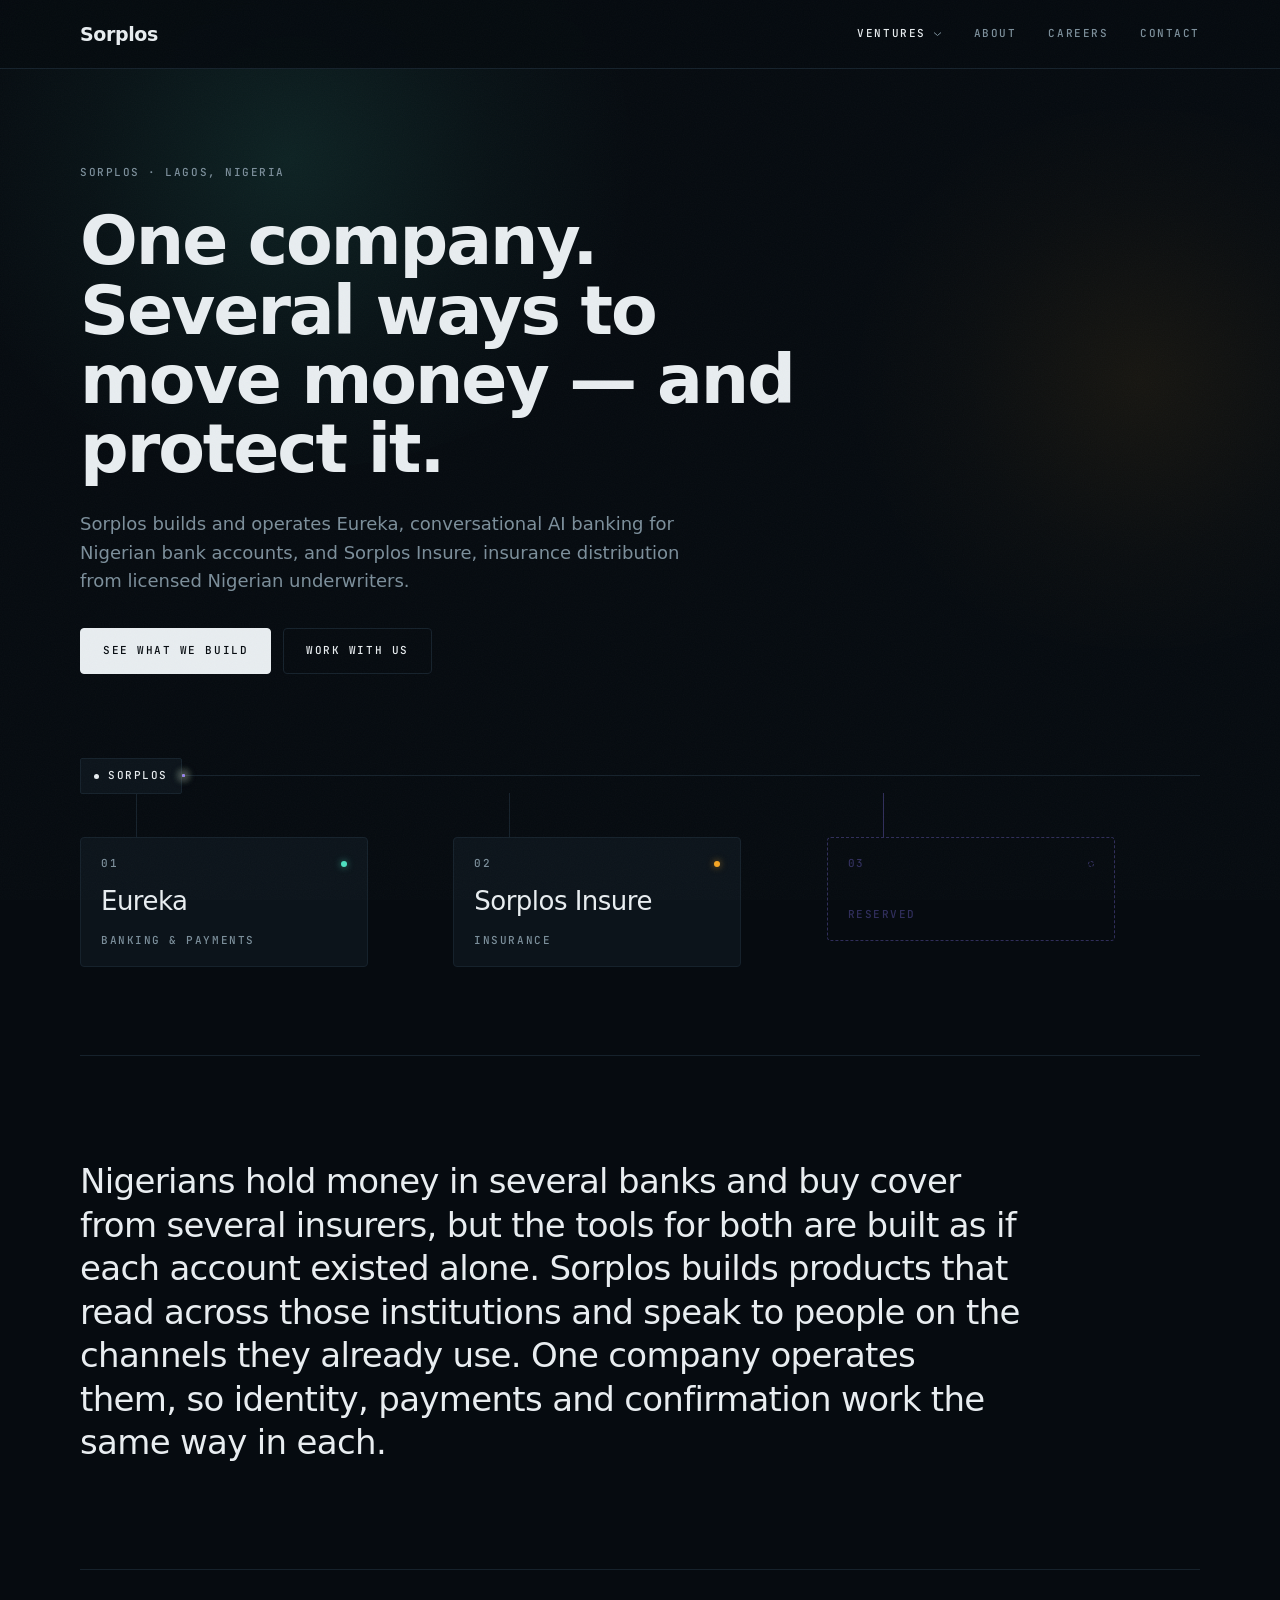
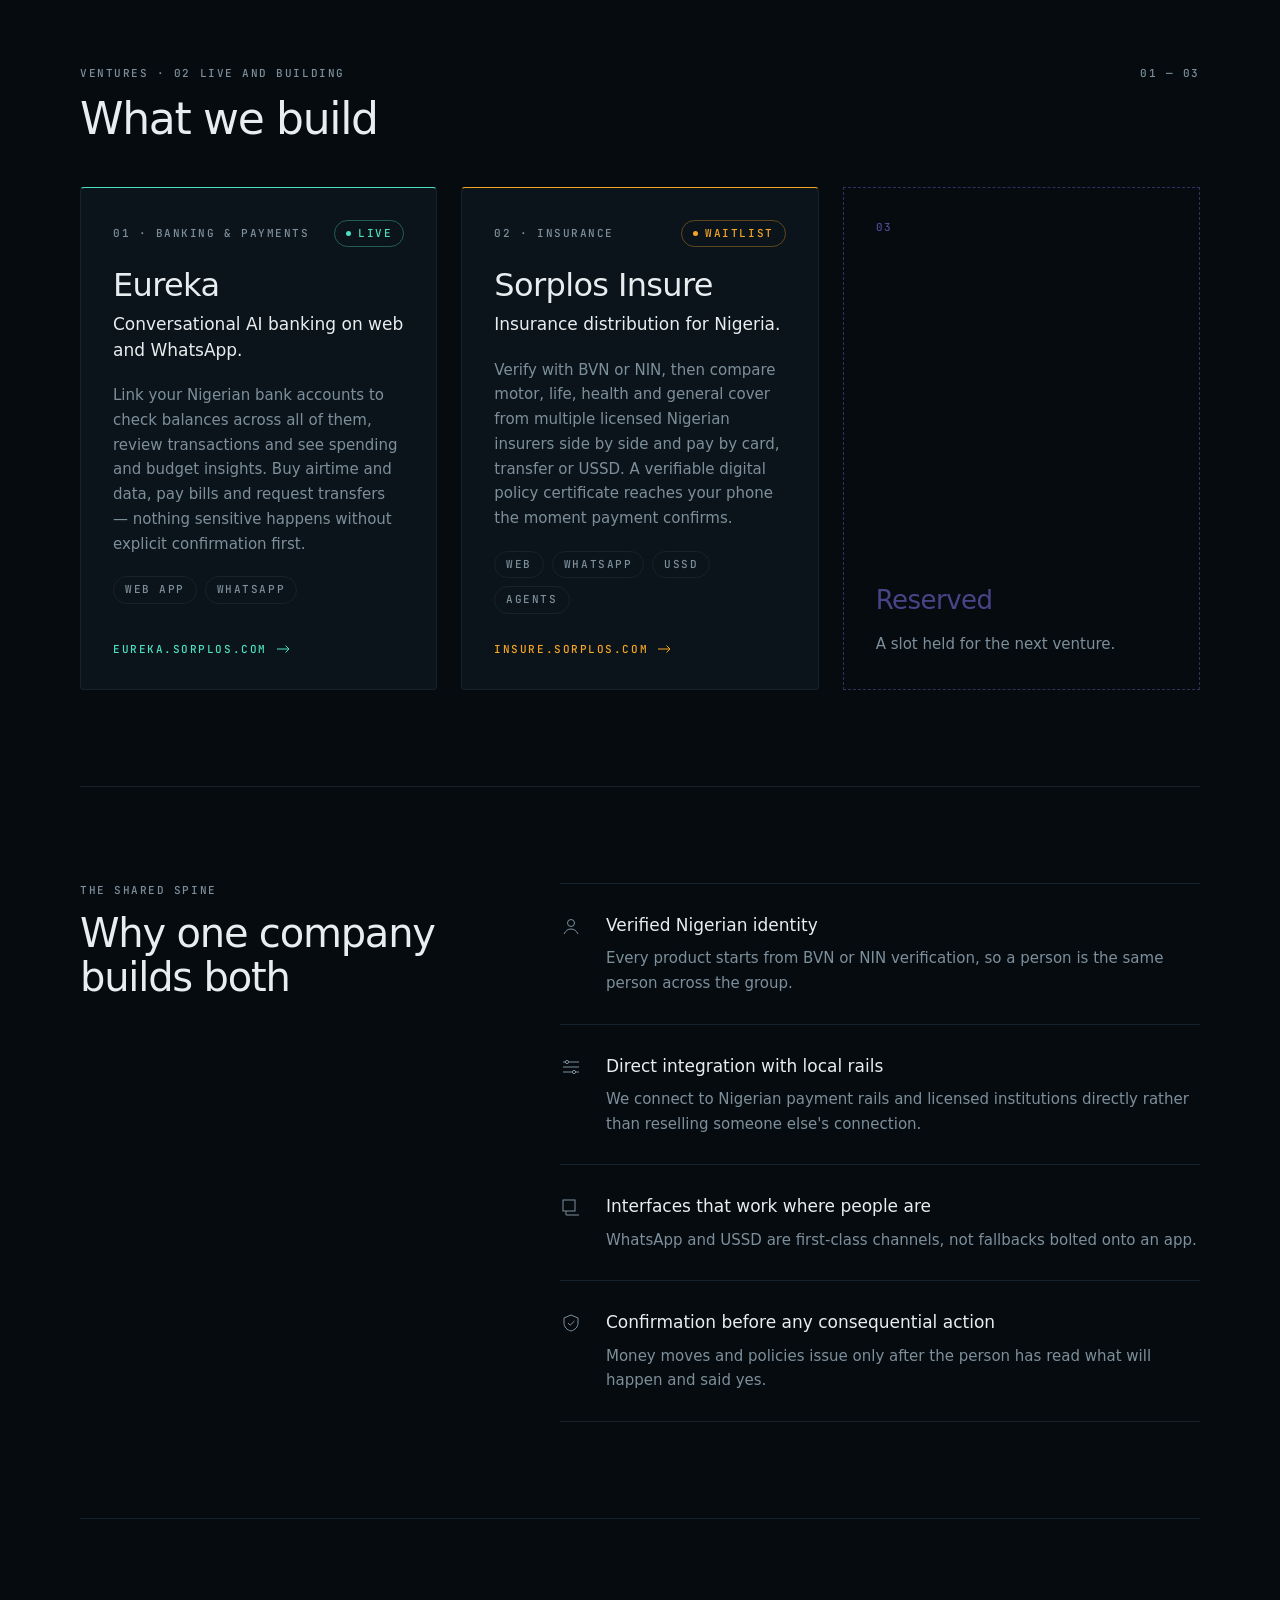
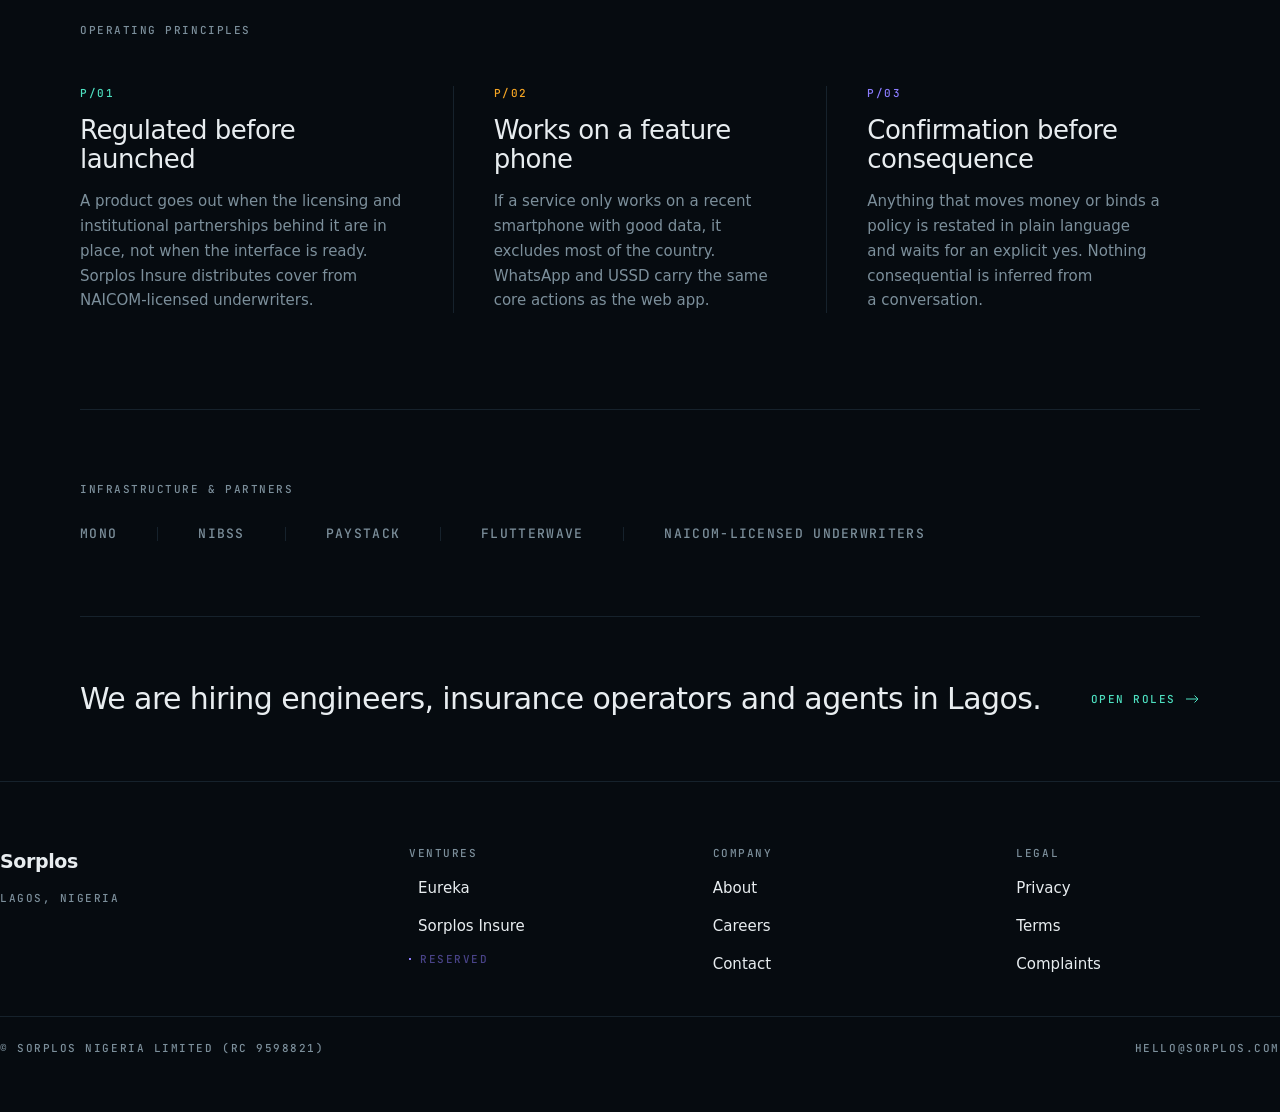
==== index.html @ 6241025c "first commit" ====
<!DOCTYPE html>
<html lang="en">
<head>
<meta charset="utf-8">
<meta name="viewport" content="width=device-width, initial-scale=1">
<title>Sorplos — One company. Several ways to move money, and protect it.</title>
<meta name="description" content="Sorplos builds and operates Eureka, conversational AI banking for Nigerian bank accounts, and Sorplos Insure, insurance distribution from licensed Nigerian underwriters.">
<meta name="theme-color" content="#060B10">

<meta property="og:type" content="website">
<meta property="og:site_name" content="Sorplos">
<meta property="og:title" content="Sorplos — One company. Several ways to move money, and protect it.">
<meta property="og:description" content="Sorplos builds and operates Eureka, conversational AI banking, and Sorplos Insure, insurance distribution from licensed Nigerian underwriters. Lagos, Nigeria.">

<link rel="preconnect" href="https://api.fontshare.com">
<link rel="preconnect" href="https://fonts.googleapis.com">
<link rel="preconnect" href="https://fonts.gstatic.com" crossorigin>
<link href="https://api.fontshare.com/v2/css?f[]=clash-display@500,600&f[]=satoshi@400,500,700&display=swap" rel="stylesheet">
<link href="https://fonts.googleapis.com/css2?family=JetBrains+Mono:wght@500&display=swap" rel="stylesheet">
<link rel="stylesheet" href="assets/css/site.css">
</head>
<body>
<div class="grain" aria-hidden="true"></div>

<header class="header">
  <div class="shell header__bar">
    <a class="wordmark" href="#top">Sorplos</a>

    <nav class="nav" aria-label="Primary">
      <div class="nav__menu" data-nav-menu>
        <button class="nav__trigger mono" type="button" aria-expanded="false" aria-controls="ventures-menu" data-nav-trigger>
          Ventures
          <svg class="nav__chevron" width="9" height="6" viewBox="0 0 9 6" fill="none" aria-hidden="true"><path d="M1 1.5 4.5 4.5 8 1.5" stroke="#7C8F9B" stroke-width="1"/></svg>
        </button>
        <div class="nav__dropdown" id="ventures-menu">
          <a class="nav__item" href="ventures/eureka.html">
            <span class="dot dot--eureka"></span>Eureka
            <span class="nav__status mono">Live</span>
          </a>
          <a class="nav__item" href="#insure">
            <span class="dot dot--insure"></span>Sorplos Insure
            <span class="nav__status mono">Soon</span>
          </a>
          <div class="nav__item nav__item--reserved mono">
            <span class="dot dot--reserved"></span>Reserved
          </div>
        </div>
      </div>

      <a class="nav__link mono" href="#spine">About</a>
      <a class="nav__link mono" href="#careers">Careers</a>
      <a class="nav__link mono" href="#footer">Contact</a>
    </nav>

    <button class="menu-toggle" type="button" aria-expanded="false" aria-controls="mobile-nav" aria-label="Open menu" data-menu-toggle>
      <span></span>
      <span></span>
    </button>
  </div>

  <nav class="mobile-nav" id="mobile-nav" aria-label="Primary, mobile" data-mobile-nav>
    <div class="shell mobile-nav__inner">
      <a class="mobile-nav__link" href="ventures/eureka.html">
        <span class="dot dot--eureka"></span>Eureka
        <span class="mobile-nav__status mono">Live</span>
      </a>
      <a class="mobile-nav__link" href="#insure">
        <span class="dot dot--insure"></span>Sorplos Insure
        <span class="mobile-nav__status mono">Soon</span>
      </a>
      <a class="mobile-nav__link mono" href="#spine">About</a>
      <a class="mobile-nav__link mono" href="#careers">Careers</a>
      <a class="mobile-nav__link mono" href="#footer">Contact</a>
    </div>
  </nav>
</header>

<main id="top">
  <div class="shell">

    <!-- Hero + spine diagram -->
    <section class="hero">
      <div class="hero__copy">
        <span class="mono eyebrow rise">Sorplos · Lagos, Nigeria</span>
        <h1 class="display rise" style="--delay:0.08s">One company. Several ways to move money — and protect it.</h1>
        <p class="lede rise" style="--delay:0.16s">Sorplos builds and operates Eureka, conversational AI banking for Nigerian bank accounts, and Sorplos Insure, insurance distribution from licensed Nigerian underwriters.</p>
        <div class="hero__actions rise" style="--delay:0.24s">
          <a class="btn btn--primary mono" href="#ventures">See what we build</a>
          <a class="btn btn--ghost mono" href="#careers">Work with us</a>
        </div>
      </div>

      <!-- The group as a signal path: parent on the spine, ventures on branches. -->
      <div class="spine" aria-hidden="true">
        <div class="spine__head">
          <span class="spine__node mono rise">
            <span class="dot"></span>Sorplos
          </span>
          <div class="spine__line">
            <i class="pulse pulse--eureka" style="--delay:2s"></i>
            <i class="pulse pulse--insure" style="--delay:8s"></i>
            <i class="pulse pulse--reserved" style="--delay:14s"></i>
          </div>
        </div>

        <div class="spine__branches">
          <div class="spine__rail">
            <i class="pulse pulse--eureka" style="--delay:2s"></i>
            <i class="pulse pulse--insure" style="--delay:8s"></i>
          </div>

          <div class="branch branch--eureka">
            <div class="branch__stem" style="--delay:0.62s"></div>
            <a class="branch__card" href="ventures/eureka.html" tabindex="-1">
              <div class="branch__head">
                <span class="branch__index mono">01</span>
                <span class="branch__led led--eureka"></span>
              </div>
              <span class="branch__name">Eureka</span>
              <span class="branch__meta mono">Banking &amp; payments</span>
            </a>
          </div>

          <div class="branch branch--insure">
            <div class="branch__stem" style="--delay:0.71s"></div>
            <a class="branch__card" href="#insure" style="--rise-delay:1.01s" tabindex="-1">
              <div class="branch__head">
                <span class="branch__index mono">02</span>
                <span class="branch__led led--insure"></span>
              </div>
              <span class="branch__name">Sorplos Insure</span>
              <span class="branch__meta mono">Insurance</span>
            </a>
          </div>

          <div class="branch branch--reserved">
            <div class="branch__stem" style="--delay:0.8s"></div>
            <div class="branch__card" style="--rise-delay:1.1s">
              <div class="branch__head">
                <span class="branch__index mono">03</span>
                <span class="branch__led led--reserved"></span>
              </div>
              <span class="branch__meta mono">Reserved</span>
            </div>
          </div>
        </div>
      </div>
    </section>

    <div class="rule"></div>

    <!-- Thesis -->
    <section class="statement-block">
      <p class="statement">Nigerians hold money in several banks and buy cover from several insurers, but the tools for both are built as if each account existed alone. Sorplos builds products that read across those institutions and speak to people on the channels they already use. One company operates them, so identity, payments and confirmation work the same way in each.</p>
    </section>

    <div class="rule"></div>

    <!-- Ventures -->
    <section class="section" id="ventures">
      <div class="section__head">
        <div class="section__title">
          <span class="mono eyebrow">Ventures · 02 live and building</span>
          <h2 class="h2">What we build</h2>
        </div>
        <span class="mono eyebrow">01 — 03</span>
      </div>

      <div class="ventures">
        <a class="venture venture--eureka" id="eureka" href="ventures/eureka.html">
          <div class="venture__head">
            <span class="venture__index mono">01 · Banking &amp; payments</span>
            <span class="pill pill--live mono"><span class="pill__dot"></span>Live</span>
          </div>
          <div>
            <h3 class="h3 h3--lg">Eureka</h3>
            <p class="venture__summary">Conversational AI banking on web and WhatsApp.</p>
          </div>
          <p class="body">Link your Nigerian bank accounts to check balances across all of them, review transactions and see spending and budget insights. Buy airtime and data, pay bills and request transfers — nothing sensitive happens without explicit confirmation first.</p>
          <div class="tags">
            <span class="pill mono">Web app</span>
            <span class="pill mono">WhatsApp</span>
          </div>
          <span class="venture__go mono">eureka.sorplos.com
            <svg width="14" height="10" viewBox="0 0 14 10" fill="none" aria-hidden="true"><path d="M0 5h12M8.5 1.5 12 5l-3.5 3.5" stroke="currentColor" stroke-width="1"/></svg>
          </span>
        </a>

        <a class="venture venture--insure" id="insure" href="https://insure.sorplos.com">
          <div class="venture__head">
            <span class="venture__index mono">02 · Insurance</span>
            <span class="pill pill--waitlist mono"><span class="pill__dot"></span>Waitlist</span>
          </div>
          <div>
            <h3 class="h3 h3--lg">Sorplos Insure</h3>
            <p class="venture__summary">Insurance distribution for Nigeria.</p>
          </div>
          <p class="body">Verify with BVN or NIN, then compare motor, life, health and general cover from multiple licensed Nigerian insurers side by side and pay by card, transfer or USSD. A verifiable digital policy certificate reaches your phone the moment payment confirms.</p>
          <div class="tags">
            <span class="pill mono">Web</span>
            <span class="pill mono">WhatsApp</span>
            <span class="pill mono">USSD</span>
            <span class="pill mono">Agents</span>
          </div>
          <span class="venture__go mono">insure.sorplos.com
            <svg width="14" height="10" viewBox="0 0 14 10" fill="none" aria-hidden="true"><path d="M0 5h12M8.5 1.5 12 5l-3.5 3.5" stroke="currentColor" stroke-width="1"/></svg>
          </span>
        </a>

        <div class="venture--reserved">
          <span class="venture__index mono">03</span>
          <h3 class="h3">Reserved</h3>
          <p class="body">A slot held for the next venture.</p>
        </div>
      </div>
    </section>

    <div class="rule"></div>

    <!-- Shared spine -->
    <section class="section split" id="spine">
      <div class="split__aside">
        <span class="mono eyebrow">The shared spine</span>
        <h2 class="h2 h2--sm">Why one company builds both</h2>
      </div>

      <div class="split__body">
        <div class="trait">
          <svg width="22" height="22" viewBox="0 0 22 22" fill="none" aria-hidden="true"><circle cx="11" cy="8" r="3.5" stroke="#7C8F9B" stroke-width="1"/><path d="M4 19c1.6-3.4 4-5 7-5s5.4 1.6 7 5" stroke="#7C8F9B" stroke-width="1"/></svg>
          <div class="trait__text">
            <span class="trait__title">Verified Nigerian identity</span>
            <p class="body trait__body">Every product starts from BVN or NIN verification, so a person is the same person across the group.</p>
          </div>
        </div>

        <div class="trait">
          <svg width="22" height="22" viewBox="0 0 22 22" fill="none" aria-hidden="true"><path d="M3 6h16M3 11h16M3 16h16" stroke="#7C8F9B" stroke-width="1"/><circle cx="7" cy="6" r="1.6" fill="#060B10" stroke="#7C8F9B" stroke-width="1"/><circle cx="14" cy="16" r="1.6" fill="#060B10" stroke="#7C8F9B" stroke-width="1"/></svg>
          <div class="trait__text">
            <span class="trait__title">Direct integration with local rails</span>
            <p class="body trait__body">We connect to Nigerian payment rails and licensed institutions directly rather than reselling someone else's connection.</p>
          </div>
        </div>

        <div class="trait">
          <svg width="22" height="22" viewBox="0 0 22 22" fill="none" aria-hidden="true"><rect x="3" y="4" width="12" height="11" stroke="#7C8F9B" stroke-width="1"/><path d="M6 19h13M6 15v4" stroke="#7C8F9B" stroke-width="1"/></svg>
          <div class="trait__text">
            <span class="trait__title">Interfaces that work where people are</span>
            <p class="body trait__body">WhatsApp and USSD are first-class channels, not fallbacks bolted onto an app.</p>
          </div>
        </div>

        <div class="trait">
          <svg width="22" height="22" viewBox="0 0 22 22" fill="none" aria-hidden="true"><path d="M11 3l7 3v5c0 4-3 7-7 8-4-1-7-4-7-8V6l7-3Z" stroke="#7C8F9B" stroke-width="1"/><path d="M8 11l2.2 2.2L14.5 9" stroke="#7C8F9B" stroke-width="1"/></svg>
          <div class="trait__text">
            <span class="trait__title">Confirmation before any consequential action</span>
            <p class="body trait__body">Money moves and policies issue only after the person has read what will happen and said yes.</p>
          </div>
        </div>
      </div>
    </section>

    <div class="rule"></div>

    <!-- Operating principles -->
    <section class="section">
      <span class="mono eyebrow">Operating principles</span>
      <div class="principles">
        <div class="principle">
          <span class="mono principle__index--01">P/01</span>
          <h3 class="h3">Regulated before launched</h3>
          <p class="body">A product goes out when the licensing and institutional partnerships behind it are in place, not when the interface is ready. Sorplos Insure distributes cover from NAICOM-licensed underwriters.</p>
        </div>
        <div class="principle">
          <span class="mono principle__index--02">P/02</span>
          <h3 class="h3">Works on a feature phone</h3>
          <p class="body">If a service only works on a recent smartphone with good data, it excludes most of the country. WhatsApp and USSD carry the same core actions as the web app.</p>
        </div>
        <div class="principle">
          <span class="mono principle__index--03">P/03</span>
          <h3 class="h3">Confirmation before consequence</h3>
          <p class="body">Anything that moves money or binds a policy is restated in plain language and waits for an explicit yes. Nothing consequential is inferred from a conversation.</p>
        </div>
      </div>
    </section>

    <div class="rule"></div>

    <!-- Infrastructure -->
    <section class="partners">
      <span class="mono eyebrow">Infrastructure &amp; partners</span>
      <div class="partners__row">
        <span class="partners__name">Mono</span>
        <span class="partners__divider"></span>
        <span class="partners__name">NIBSS</span>
        <span class="partners__divider"></span>
        <span class="partners__name">Paystack</span>
        <span class="partners__divider"></span>
        <span class="partners__name">Flutterwave</span>
        <span class="partners__divider"></span>
        <span class="partners__name">NAICOM-licensed underwriters</span>
      </div>
    </section>

    <div class="rule"></div>

    <!-- Careers -->
    <section class="careers" id="careers">
      <p class="careers__line">We are hiring engineers, insurance operators and agents in Lagos.</p>
      <a class="arrow-link mono" href="mailto:hello@sorplos.com?subject=Open%20roles">Open roles
        <svg width="14" height="10" viewBox="0 0 14 10" fill="none" aria-hidden="true"><path d="M0 5h12M8.5 1.5 12 5l-3.5 3.5" stroke="currentColor" stroke-width="1"/></svg>
      </a>
    </section>

  </div>
</main>

<footer class="footer" id="footer">
  <div class="shell footer__grid">
    <div class="footer__col">
      <span class="wordmark">Sorplos</span>
      <span class="mono eyebrow">Lagos, Nigeria</span>
    </div>

    <div class="footer__col">
      <span class="mono eyebrow">Ventures</span>
      <a class="footer__venture" href="ventures/eureka.html"><span class="dot dot--eureka"></span>Eureka</a>
      <a class="footer__venture" href="https://insure.sorplos.com"><span class="dot dot--insure"></span>Sorplos Insure</a>
      <span class="footer__reserved mono"><span class="dot dot--reserved"></span>Reserved</span>
    </div>

    <div class="footer__col">
      <span class="mono eyebrow">Company</span>
      <a href="#spine">About</a>
      <a href="#careers">Careers</a>
      <a href="mailto:hello@sorplos.com">Contact</a>
    </div>

    <div class="footer__col">
      <span class="mono eyebrow">Legal</span>
      <a href="#footer">Privacy</a>
      <a href="#footer">Terms</a>
      <a href="#footer">Complaints</a>
    </div>
  </div>

  <div class="shell footer__base">
    <div class="rule"></div>
    <div class="footer__legal">
      <span class="mono">© Sorplos Nigeria Limited (RC 9598821)</span>
      <a class="mono" href="mailto:hello@sorplos.com">hello@sorplos.com</a>
    </div>
  </div>
</footer>

<script src="assets/js/site.js" defer></script>
</body>
</html>
---- assets/css/site.css ----
/* ============================================================
   Sorplos — corporate site
   Tokens and components transcribed from "Sorplos Website.dc.html"
   (artboard 01 / Token sheet is the source of truth for values).
   ============================================================ */

/* ---------- 01 · Tokens ---------- */

:root {
  /* Palette */
  --ink:        #060B10; /* page base            */
  --ink-raised: #0C141B; /* cards                */
  --ink-hover:  #0E1820; /* card hover           */
  --hairline:   #16222C; /* 1px borders only     */
  --bone:       #E8EDF0; /* primary text         */
  --muted:      #7C8F9B; /* secondary text       */
  --eureka:     #4DE0C0; /* venture 01           */
  --insure:     #F5A524; /* venture 02           */
  --reserved:   #8B7CFF; /* held for venture 03  */

  /* Type */
  --font-display: 'Clash Display', ui-sans-serif, system-ui, sans-serif;
  --font-body: 'Satoshi', system-ui, -apple-system, 'Segoe UI', sans-serif;
  --font-mono: 'JetBrains Mono', ui-monospace, 'SFMono-Regular', Menlo, monospace;

  /* Geometry */
  --radius: 4px;
  --radius-sm: 2px;
  --shell: 1280px;
  --gutter: 80px;
  --header-h: 68px;

  /* Surface */
  --grain-opacity: 0.03;
}

/* ---------- 02 · Base ---------- */

*, *::before, *::after { box-sizing: border-box; }

html { scroll-behavior: smooth; scroll-padding-top: calc(var(--header-h) + 16px); }

body {
  margin: 0;
  background: var(--ink);
  color: var(--bone);
  font-family: var(--font-body);
  font-size: 17px;
  line-height: 1.6;
  -webkit-font-smoothing: antialiased;
  text-rendering: optimizeLegibility;
}

a { color: var(--bone); text-decoration: none; }
a:hover { color: var(--eureka); }

h1, h2, h3, p { margin: 0; }
button { font: inherit; }
svg { display: block; }

*:focus-visible { outline: 2px solid var(--eureka); outline-offset: 3px; }

/* The hero's ambient glows are meant to bleed past the shell into the gutter.
   Clipping here — on a full-viewport-width block — contains them at the window
   edge instead of the content edge, so they never add horizontal scroll.
   `clip` rather than `hidden`: it creates no scroll container. */
main { overflow-x: clip; }

.shell {
  max-width: var(--shell);
  margin: 0 auto;
  padding: 0 var(--gutter);
}

.rule { height: 1px; background: var(--hairline); }

.visually-hidden {
  position: absolute;
  width: 1px; height: 1px;
  margin: -1px; padding: 0;
  overflow: hidden;
  clip: rect(0 0 0 0);
  white-space: nowrap;
  border: 0;
}

/* Film grain — one fixed overlay for the whole page, never interactive. */
.grain {
  position: fixed;
  inset: 0;
  z-index: 100;
  pointer-events: none;
  opacity: var(--grain-opacity);
  background-image: url('data:image/svg+xml,%3Csvg xmlns=%22http://www.w3.org/2000/svg%22 width=%22140%22 height=%22140%22%3E%3Cfilter id=%22n%22%3E%3CfeTurbulence type=%22fractalNoise%22 baseFrequency=%220.85%22 numOctaves=%223%22/%3E%3C/filter%3E%3Crect width=%22140%22 height=%22140%22 filter=%22url(%23n)%22/%3E%3C/svg%3E');
}

/* ---------- 03 · Type scale ---------- */

.mono {
  font-family: var(--font-mono);
  font-weight: 500;
  font-size: 11px;
  letter-spacing: 0.14em;
  text-transform: uppercase;
  line-height: 1.4;
}

.eyebrow { color: var(--muted); }

.display {
  font-family: var(--font-display);
  font-weight: 600;
  font-size: 68px;
  line-height: 1.02;
  letter-spacing: -0.03em;
  color: var(--bone);
  text-wrap: pretty;
}

.h2 {
  font-family: var(--font-display);
  font-weight: 500;
  font-size: 44px;
  line-height: 1.08;
  letter-spacing: -0.03em;
  color: var(--bone);
  text-wrap: pretty;
}

.h2--sm { font-size: 40px; }

.h3 {
  font-family: var(--font-display);
  font-weight: 500;
  font-size: 26px;
  line-height: 1.15;
  letter-spacing: -0.02em;
  color: var(--bone);
}

.h3--lg { font-size: 32px; }

.lede {
  max-width: 600px;
  font-size: 18px;
  line-height: 1.6;
  color: var(--muted);
  text-wrap: pretty;
}

.body { font-size: 15px; line-height: 1.65; color: var(--muted); text-wrap: pretty; }

/* Standalone statement paragraph — the "thesis" block between sections. */
.statement {
  font-family: var(--font-display);
  font-weight: 500;
  font-size: 34px;
  line-height: 1.28;
  letter-spacing: -0.02em;
  color: var(--bone);
  text-wrap: pretty;
}

.statement--sm { font-size: 30px; line-height: 1.32; }

/* ---------- 04 · Buttons, pills, arrows ---------- */

.btn {
  display: inline-flex;
  align-items: center;
  gap: 10px;
  border: 1px solid var(--hairline);
  border-radius: var(--radius);
  padding: 14px 22px;
  color: var(--bone);
  transition: background 0.2s ease, border-color 0.2s ease, color 0.2s ease;
}

.btn--primary { border-color: var(--bone); background: var(--bone); color: var(--ink); }
.btn--primary:hover { background: var(--eureka); border-color: var(--eureka); color: var(--ink); }

.btn--ghost:hover { border-color: var(--eureka); color: var(--eureka); }

/* Accent-filled button, used on a venture page where one colour owns the surface. */
.btn--accent { border-color: var(--eureka); background: var(--eureka); color: var(--ink); }
.btn--accent:hover { background: var(--ink); color: var(--eureka); }

.pill {
  display: inline-flex;
  align-items: center;
  gap: 7px;
  border: 1px solid var(--hairline);
  border-radius: 999px;
  padding: 5px 11px;
  color: var(--muted);
  white-space: nowrap;
}

.pill__dot { width: 5px; height: 5px; border-radius: 999px; background: currentColor; }

.pill--live { border-color: rgba(77, 224, 192, 0.35); color: var(--eureka); }
.pill--waitlist { border-color: rgba(245, 165, 36, 0.35); color: var(--insure); }
.pill--reserved { border-style: dashed; border-color: rgba(139, 124, 255, 0.4); color: var(--reserved); }

.pill--channel {
  gap: 9px;
  padding: 9px 16px;
  border-color: rgba(77, 224, 192, 0.3);
  color: var(--bone);
}
.pill--channel .pill__dot { background: var(--eureka); }

.tags { display: flex; flex-wrap: wrap; gap: 8px; }

.arrow-link {
  display: inline-flex;
  align-items: center;
  gap: 10px;
  color: var(--eureka);
}

/* ---------- 05 · Header ---------- */

.header {
  position: sticky;
  top: 0;
  z-index: 50;
  background: rgba(6, 11, 16, 0.92);
  backdrop-filter: blur(12px);
  -webkit-backdrop-filter: blur(12px);
  border-bottom: 1px solid var(--hairline);
}

.header__bar {
  height: var(--header-h);
  display: flex;
  align-items: center;
  justify-content: space-between;
  gap: 24px;
}

.wordmark {
  font-family: var(--font-display);
  font-weight: 600;
  font-size: 19px;
  letter-spacing: -0.02em;
  color: var(--bone);
}

.wordmark:hover { color: var(--bone); }

/* "Sorplos | Eureka" lockup on a venture page. */
.lockup { display: flex; align-items: center; gap: 14px; }
.lockup__divider { width: 1px; height: 16px; background: var(--hairline); }
.lockup__venture { color: var(--eureka); }

.nav { display: flex; align-items: center; gap: 32px; }
.nav__link { color: var(--muted); transition: color 0.2s ease; }
.nav__link:hover, .nav__link[aria-current='page'] { color: var(--bone); }

/* Ventures dropdown */
.nav__menu { position: relative; }

.nav__trigger {
  background: none;
  border: 0;
  padding: 10px 0; /* larger hit target, and shortens the gap to the panel */
  cursor: pointer;
  display: flex;
  align-items: center;
  gap: 7px;
  color: var(--bone);
}

.nav__chevron { transition: transform 0.2s ease; }
.nav__trigger[aria-expanded='true'] .nav__chevron { transform: rotate(180deg); }

.nav__dropdown {
  display: none;
  position: absolute;
  top: calc(100% + 6px);
  left: -16px;
  width: 236px;
  background: var(--ink-raised);
  border: 1px solid var(--hairline);
  border-radius: var(--radius);
  padding: 6px;
  flex-direction: column;
}

.nav__menu.is-open .nav__dropdown { display: flex; }

/* Invisible bridge across the gap under the trigger. Without it the pointer
   leaves .nav__menu on the way down and the panel closes before you reach it. */
.nav__dropdown::before {
  content: '';
  position: absolute;
  top: -10px;
  left: 0;
  right: 0;
  height: 10px;
}

.nav__item {
  display: flex;
  align-items: center;
  gap: 10px;
  padding: 11px 12px;
  border-radius: var(--radius-sm);
  font-size: 14px;
  color: var(--bone);
}

.nav__item:hover { background: var(--ink); color: var(--bone); }

.nav__item .dot { width: 5px; height: 5px; border-radius: 999px; flex: none; }
.dot--eureka { background: var(--eureka); }
.dot--insure { background: var(--insure); }
.dot--reserved { border: 1px dashed var(--reserved); }

.nav__status { margin-left: auto; color: var(--muted); }
.nav__item--reserved { color: rgba(139, 124, 255, 0.5); cursor: default; }

/* Mobile menu toggle — two bars, per the 390 artboard. */
.menu-toggle {
  display: none;
  width: 44px;
  height: 44px;
  margin-right: -10px;
  background: none;
  border: 0;
  padding: 0;
  cursor: pointer;
  flex-direction: column;
  justify-content: center;
  align-items: flex-end;
  gap: 5px;
}

.menu-toggle span { display: block; height: 1px; background: var(--bone); }
.menu-toggle span:first-child { width: 20px; }
.menu-toggle span:last-child { width: 14px; }

.mobile-nav { display: none; border-top: 1px solid var(--hairline); }
.mobile-nav.is-open { display: block; }

.mobile-nav__inner { padding: 12px 0 20px; display: flex; flex-direction: column; }

.mobile-nav__link {
  min-height: 48px;
  display: flex;
  align-items: center;
  gap: 10px;
  color: var(--bone);
  border-bottom: 1px solid var(--hairline);
}

.mobile-nav__link:last-child { border-bottom: 0; }
.mobile-nav__status { margin-left: auto; color: var(--muted); }

/* ---------- 06 · Hero ---------- */

.hero { padding: 96px 0 88px; display: flex; flex-direction: column; gap: 76px; }
.hero__copy { max-width: 760px; display: flex; flex-direction: column; gap: 26px; }
.hero__actions { display: flex; gap: 12px; padding-top: 6px; }

/* ---------- 07 · Spine diagram ---------- */

.spine { position: relative; padding-top: 8px; }

.spine__head { display: flex; align-items: center; }

.spine__node {
  display: inline-flex;
  align-items: center;
  gap: 9px;
  flex: none;
  border: 1px solid var(--hairline);
  border-radius: var(--radius-sm);
  background: var(--ink-raised);
  padding: 9px 13px;
  color: var(--bone);
}

.spine__node .dot { width: 5px; height: 5px; border-radius: 999px; background: var(--bone); }

.spine__line {
  position: relative;
  flex: 1;
  height: 1px;
  background: var(--hairline);
  transform-origin: left;
  animation: sp-spine 0.55s ease-out 0.18s both;
}

/* Vertical rail — the same signal path, mobile orientation. */
.spine__rail { display: none; }

.pulse {
  position: absolute;
  top: -1px;
  left: 0;
  width: 3px;
  height: 3px;
  border-radius: 999px;
  animation: sp-travel 18s linear var(--delay, 0s) infinite;
}

.pulse--eureka { background: var(--eureka); box-shadow: 0 0 8px 2px rgba(77, 224, 192, 0.55); }
.pulse--insure { background: var(--insure); box-shadow: 0 0 8px 2px rgba(245, 165, 36, 0.55); }
.pulse--reserved { background: var(--reserved); box-shadow: 0 0 8px 2px rgba(139, 124, 255, 0.45); }

.spine__branches { display: grid; grid-template-columns: repeat(3, 1fr); }

.branch {
  display: flex;
  flex-direction: column;
  align-items: flex-start;
  color: var(--hairline);
  transition: color 0.2s ease;
}

.branch--eureka:hover { color: var(--eureka); }
.branch--insure:hover { color: var(--insure); }
.branch--reserved { color: var(--reserved); opacity: 0.32; }

.branch__stem {
  width: 1px;
  height: 44px;
  background: currentColor;
  margin-left: 56px;
  transform-origin: top;
  animation: sp-branch 0.3s ease-out var(--delay, 0.6s) both;
}

.branch__card {
  width: min(288px, 100%);
  border: 1px solid currentColor;
  border-radius: var(--radius);
  background: var(--ink-raised);
  padding: 18px 20px;
  display: flex;
  flex-direction: column;
  gap: 10px;
  transition: transform 0.2s ease, background 0.2s ease;
  animation: sp-rise 0.5s ease-out var(--rise-delay, 0.9s) both;
}

/* The accent lives on the branch wrapper, so the card must not claim
   the global link hover colour and light its own border the wrong shade. */
.branch__card, .branch__card:hover { color: inherit; }
.branch__card:hover { transform: translateY(-2px); background: var(--ink-hover); }

.branch__head { display: flex; align-items: center; justify-content: space-between; }
.branch__index { color: var(--muted); }
.branch__name { font-family: var(--font-display); font-weight: 500; font-size: 26px; letter-spacing: -0.02em; color: var(--bone); }
.branch__meta { color: var(--muted); }

.branch__led { width: 6px; height: 6px; border-radius: 999px; flex: none; }
.led--eureka { background: var(--eureka); box-shadow: 0 0 7px rgba(77, 224, 192, 0.6); }
.led--insure { background: var(--insure); box-shadow: 0 0 7px rgba(245, 165, 36, 0.6); }
.led--reserved { border: 1px dashed var(--reserved); }

.branch--reserved .branch__card {
  border: 1px dashed var(--reserved);
  background: none;
  min-height: 104px;
}
.branch--reserved .branch__index { color: var(--reserved); }
.branch--reserved .branch__meta { margin-top: auto; color: var(--reserved); }

/* ---------- 08 · Statement ---------- */

.statement-block { padding: 104px 0; max-width: 940px; }

/* ---------- 09 · Ventures ---------- */

.section { padding: 96px 0; }

.section__head {
  display: flex;
  align-items: baseline;
  justify-content: space-between;
  gap: 24px;
  padding-bottom: 44px;
}

.section__title { display: flex; flex-direction: column; gap: 14px; }

/* auto-fit keeps 3 cards on one row at 1280 and pairs them into rows of two
   from four cards up — the behaviour shown in the "four cards" variant. */
.ventures {
  display: grid;
  grid-template-columns: repeat(auto-fit, minmax(330px, 1fr));
  gap: 24px;
}

.venture {
  color: var(--hairline);
  border: 1px solid currentColor;
  border-radius: var(--radius);
  background: var(--ink-raised);
  padding: 32px;
  display: flex;
  flex-direction: column;
  gap: 20px;
  transition: transform 0.2s ease, background 0.2s ease, color 0.2s ease;
}

.venture:hover { transform: translateY(-2px); background: var(--ink-hover); }

.venture--eureka { border-top-color: var(--eureka); }
.venture--eureka:hover { color: var(--eureka); border-top-color: var(--eureka); }

.venture--insure { border-top-color: var(--insure); }
.venture--insure:hover { color: var(--insure); border-top-color: var(--insure); }

.venture__head { display: flex; align-items: center; justify-content: space-between; gap: 16px; }
.venture__index { color: var(--muted); }
.venture__summary { margin-top: 8px; font-size: 17px; line-height: 1.5; color: var(--bone); }

.venture__go {
  margin-top: auto;
  padding-top: 8px;
  display: flex;
  align-items: center;
  gap: 10px;
}

.venture--eureka .venture__go { color: var(--eureka); }
.venture--insure .venture__go { color: var(--insure); }

.venture--reserved {
  border: 1px dashed rgba(139, 124, 255, 0.32);
  background: none;
  padding: 32px;
  display: flex;
  flex-direction: column;
  gap: 16px;
  min-height: 260px;
}

.venture--reserved .venture__index { color: rgba(139, 124, 255, 0.55); }
.venture--reserved .h3 { margin-top: auto; color: rgba(139, 124, 255, 0.5); }

/* ---------- 10 · Shared spine (about) ---------- */

.split { display: grid; grid-template-columns: 400px 1fr; gap: 80px; }
.split__aside { display: flex; flex-direction: column; gap: 14px; }
.split__body { display: flex; flex-direction: column; border-top: 1px solid var(--hairline); }

.trait {
  display: flex;
  gap: 24px;
  padding: 28px 0;
  border-bottom: 1px solid var(--hairline);
}

.trait svg { flex: none; margin-top: 3px; }
.trait__text { display: flex; flex-direction: column; gap: 7px; }
.trait__title { font-size: 17px; color: var(--bone); }
.trait__body { max-width: 620px; }

/* ---------- 11 · Operating principles ---------- */

/* 1px grid gaps on a hairline background draw the dividers. The offset from
   the section label must be margin, not padding — padding would render the
   hairline background as a solid slab above the first row. */
.principles {
  margin-top: 44px;
  display: grid;
  grid-template-columns: repeat(3, 1fr);
  gap: 1px;
  background: var(--hairline);
}

.principle {
  background: var(--ink);
  display: flex;
  flex-direction: column;
  gap: 14px;
  padding: 0 40px;
}

.principle:first-child { padding-left: 0; }
.principle:last-child { padding-right: 0; }

.principle__index--01 { color: var(--eureka); }
.principle__index--02 { color: var(--insure); }
.principle__index--03 { color: var(--reserved); }

/* ---------- 12 · Partners ---------- */

.partners { padding: 72px 0; display: flex; flex-direction: column; gap: 26px; }
.partners__row { display: flex; flex-wrap: wrap; align-items: center; gap: 40px; }

.partners__name {
  font-family: var(--font-mono);
  font-weight: 500;
  font-size: 13px;
  letter-spacing: 0.1em;
  text-transform: uppercase;
  color: var(--muted);
}

.partners__divider { width: 1px; height: 14px; background: var(--hairline); }

/* ---------- 13 · Careers strip ---------- */

.careers {
  padding: 64px 0;
  display: flex;
  align-items: center;
  justify-content: space-between;
  gap: 40px;
}

.careers__line {
  font-family: var(--font-display);
  font-weight: 500;
  font-size: 30px;
  line-height: 1.2;
  letter-spacing: -0.02em;
  color: var(--bone);
  text-wrap: pretty;
}

.careers .arrow-link { flex: none; }

/* ---------- 14 · Footer ---------- */

.footer { border-top: 1px solid var(--hairline); background: var(--ink); }

.footer__grid {
  padding: 64px 0 40px;
  display: grid;
  grid-template-columns: 1.4fr 1fr 1fr 1fr;
  gap: 40px;
}

.footer__col { display: flex; flex-direction: column; gap: 14px; }
.footer__col a { font-size: 15px; }
.footer__venture { display: flex; align-items: center; gap: 9px; }
.footer__reserved { display: flex; align-items: center; gap: 9px; color: rgba(139, 124, 255, 0.5); }

.footer__base { padding: 0 0 56px; }
.footer__legal { padding-top: 24px; display: flex; justify-content: space-between; gap: 24px; }
.footer__legal * { color: var(--muted); }

/* Slim footer used on venture pages. */
.footer--slim {
  padding: 40px var(--gutter);
  display: flex;
  justify-content: space-between;
  gap: 24px;
}
.footer--slim * { color: var(--muted); }

/* ---------- 15 · Venture page ---------- */

.venture-hero {
  position: relative;
  border-top: 1px solid var(--eureka);
  overflow: hidden;
}

.venture-hero__glow {
  position: absolute;
  top: -320px;
  left: 14%;
  width: 760px;
  height: 640px;
  pointer-events: none;
  background: radial-gradient(circle, rgba(77, 224, 192, 0.16) 0%, rgba(77, 224, 192, 0.05) 38%, rgba(6, 11, 16, 0) 70%);
}

.venture-hero__inner {
  position: relative;
  padding: 88px 0 76px;
  display: flex;
  flex-direction: column;
  gap: 26px;
}

.venture-hero__meta { display: flex; flex-wrap: wrap; align-items: center; gap: 14px; }
.venture-hero__divider { width: 1px; height: 12px; background: var(--hairline); }

.venture-hero__title {
  font-family: var(--font-display);
  font-weight: 600;
  font-size: 80px;
  line-height: 1;
  letter-spacing: -0.03em;
  color: var(--bone);
}

.venture-hero__lede {
  max-width: 720px;
  font-size: 20px;
  line-height: 1.55;
  color: var(--bone);
  text-wrap: pretty;
}

.capabilities {
  display: grid;
  grid-template-columns: repeat(3, 1fr);
  gap: 1px;
  background: var(--hairline);
  border: 1px solid var(--hairline);
  border-radius: var(--radius);
  overflow: hidden;
}

.capability {
  background: var(--ink-raised);
  padding: 28px;
  display: flex;
  flex-direction: column;
  gap: 12px;
}

.capability__index { color: var(--eureka); }
.capability__title { font-size: 17px; color: var(--bone); }

.channels {
  padding: 72px 0;
  display: grid;
  grid-template-columns: 320px 1fr;
  gap: 64px;
  align-items: start;
}

.cta-band { position: relative; padding: 96px 0; overflow: hidden; }

.cta-band__glow {
  position: absolute;
  inset: 0;
  pointer-events: none;
  background: radial-gradient(ellipse at 30% 120%, rgba(77, 224, 192, 0.12) 0%, rgba(6, 11, 16, 0) 62%);
}

.cta-band__inner {
  position: relative;
  display: flex;
  align-items: center;
  justify-content: space-between;
  gap: 48px;
}

.cta-band__copy { display: flex; flex-direction: column; gap: 16px; }

.cta-band__line {
  max-width: 640px;
  font-family: var(--font-display);
  font-weight: 500;
  font-size: 44px;
  line-height: 1.1;
  letter-spacing: -0.03em;
  color: var(--bone);
  text-wrap: pretty;
}

.cta-band .btn { flex: none; padding: 18px 26px; }

.cross-links { display: grid; grid-template-columns: 1fr 1fr; gap: 20px; }

.cross-link {
  color: var(--hairline);
  border: 1px solid currentColor;
  border-top-color: var(--insure);
  border-radius: var(--radius);
  background: var(--ink-raised);
  padding: 26px;
  display: flex;
  align-items: center;
  justify-content: space-between;
  gap: 24px;
  transition: transform 0.2s ease, color 0.2s ease;
}

.cross-link:hover { color: var(--insure); transform: translateY(-2px); }
.cross-link__text { display: flex; flex-direction: column; gap: 10px; }
.cross-link svg { flex: none; }

.cross-link--reserved {
  border: 1px dashed rgba(139, 124, 255, 0.32);
  background: none;
  display: flex;
  flex-direction: column;
  justify-content: center;
  gap: 10px;
}

.cross-link--reserved .mono { color: rgba(139, 124, 255, 0.55); }
.cross-link--reserved .h3 { color: rgba(139, 124, 255, 0.5); }

/* ---------- 16 · Motion ---------- */

@keyframes sp-spine    { from { transform: scaleX(0); } to { transform: scaleX(1); } }
@keyframes sp-branch   { from { transform: scaleY(0); } to { transform: scaleY(1); } }
@keyframes sp-branch-h { from { transform: scaleX(0); } to { transform: scaleX(1); } }
@keyframes sp-rise     { from { opacity: 0; transform: translateY(8px); } to { opacity: 1; transform: none; } }

@keyframes sp-travel {
  0%   { opacity: 0; left: 0%; }
  3%   { opacity: 1; }
  26%  { opacity: 1; left: 100%; }
  30%  { opacity: 0; left: 100%; }
  100% { opacity: 0; left: 100%; }
}

@keyframes sp-travel-v {
  0%   { opacity: 0; top: 0%; }
  3%   { opacity: 1; }
  26%  { opacity: 1; top: 100%; }
  30%  { opacity: 0; top: 100%; }
  100% { opacity: 0; top: 100%; }
}

.rise { animation: sp-rise 0.6s ease-out var(--delay, 0s) both; }

/* ---------- 16b · Liveliness ---------- */

/* Scroll reveals. The attribute is added by JS, so with JS off nothing is
   ever hidden — content simply renders static. */
[data-reveal] { opacity: 0; transform: translateY(14px); }

[data-reveal].is-in {
  opacity: 1;
  transform: none;
  transition:
    opacity 0.7s cubic-bezier(0.2, 0.6, 0.2, 1) var(--reveal-delay, 0s),
    transform 0.7s cubic-bezier(0.2, 0.6, 0.2, 1) var(--reveal-delay, 0s);
}

/* A signal runs the length of each hairline as it comes into view — the spine
   motif applied to every divider on the site. */
.rule { position: relative; overflow: hidden; }

.rule::after {
  content: '';
  position: absolute;
  inset: 0;
  opacity: 0; /* idle state — the sweep classes drive it */
  background: linear-gradient(90deg,
    transparent 0%,
    rgba(77, 224, 192, 0) 30%,
    rgba(77, 224, 192, 0.5) 50%,
    rgba(77, 224, 192, 0) 70%,
    transparent 100%);
}

/* Direction follows travel: scrolling down sweeps left to right, scrolling
   back up sweeps right to left. JS toggles these, so the sweep replays each
   time a divider comes back into view. */
.rule.sweep-ltr::after { animation: sp-sweep-ltr 3.2s ease-in-out 0.1s 1; }
.rule.sweep-rtl::after { animation: sp-sweep-rtl 3.2s ease-in-out 0.1s 1; }

@keyframes sp-sweep-ltr {
  0%   { opacity: 0; transform: translateX(-101%); }
  12%  { opacity: 1; }
  88%  { opacity: 1; }
  100% { opacity: 0; transform: translateX(101%); }
}

@keyframes sp-sweep-rtl {
  0%   { opacity: 0; transform: translateX(101%); }
  12%  { opacity: 1; }
  88%  { opacity: 1; }
  100% { opacity: 0; transform: translateX(-101%); }
}

/* Status LEDs breathe, so a live venture never looks like a static screenshot. */
@keyframes sp-breathe-eureka {
  0%, 100% { box-shadow: 0 0 7px rgba(77, 224, 192, 0.55); }
  50%      { box-shadow: 0 0 13px 2px rgba(77, 224, 192, 0.9); }
}

@keyframes sp-breathe-insure {
  0%, 100% { box-shadow: 0 0 7px rgba(245, 165, 36, 0.55); }
  50%      { box-shadow: 0 0 13px 2px rgba(245, 165, 36, 0.9); }
}

.led--eureka { animation: sp-breathe-eureka 3.4s ease-in-out infinite; }
.led--insure { animation: sp-breathe-insure 3.4s ease-in-out 1.2s infinite; }
.pill--live .pill__dot { animation: sp-breathe-eureka 3.4s ease-in-out infinite; }
.pill--waitlist .pill__dot { animation: sp-breathe-insure 3.4s ease-in-out 1.2s infinite; }

/* Ambient glow behind the hero. Two accents on one surface reads as the group. */
.hero { position: relative; isolation: isolate; }
.hero__copy, .hero .spine { position: relative; z-index: 1; }

.hero::before,
.hero::after {
  content: '';
  position: absolute;
  z-index: 0;
  pointer-events: none;
  border-radius: 50%;
}

.hero::before {
  top: -220px;
  left: -180px;
  width: 780px;
  height: 620px;
  background: radial-gradient(circle, rgba(77, 224, 192, 0.11) 0%, rgba(77, 224, 192, 0.035) 40%, transparent 70%);
  animation: sp-drift-a 24s ease-in-out infinite alternate;
}

.hero::after {
  top: 40px;
  right: -260px;
  width: 640px;
  height: 540px;
  background: radial-gradient(circle, rgba(245, 165, 36, 0.07) 0%, rgba(245, 165, 36, 0.02) 42%, transparent 70%);
  animation: sp-drift-b 31s ease-in-out infinite alternate;
}

@keyframes sp-drift-a {
  from { transform: translate3d(0, 0, 0) scale(1); }
  to   { transform: translate3d(70px, 40px, 0) scale(1.14); }
}

@keyframes sp-drift-b {
  from { transform: translate3d(0, 0, 0) scale(1.08); }
  to   { transform: translate3d(-60px, 50px, 0) scale(1); }
}

/* Venture cards pick up their accent as a glow, not just a border. */
.venture--eureka:hover { box-shadow: 0 20px 44px -28px rgba(77, 224, 192, 0.65); }
.venture--insure:hover { box-shadow: 0 20px 44px -28px rgba(245, 165, 36, 0.65); }
.branch--eureka .branch__card:hover { box-shadow: 0 16px 34px -24px rgba(77, 224, 192, 0.7); }
.branch--insure .branch__card:hover { box-shadow: 0 16px 34px -24px rgba(245, 165, 36, 0.7); }

/* ---------- 17 · Responsive ---------- */

/* Tablet — keep the desktop composition, relax the fixed columns. */
@media (max-width: 1080px) {
  :root { --gutter: 48px; }

  .display { font-size: 52px; }
  .h2 { font-size: 38px; }
  .h2--sm { font-size: 34px; }
  .statement { font-size: 28px; }
  .statement-block { padding: 80px 0; }
  .section { padding: 72px 0; }

  .spine__branches { grid-template-columns: repeat(3, 1fr); }
  .branch__stem { margin-left: 32px; }

  .split { grid-template-columns: 1fr; gap: 32px; }
  .principles { grid-template-columns: 1fr; }
  .principle { padding: 28px 0; }
  .principle:first-child { padding-top: 0; }
  .principle:last-child { padding-bottom: 0; }

  .capabilities { grid-template-columns: repeat(2, 1fr); }
  .channels { grid-template-columns: 1fr; gap: 20px; padding: 56px 0; }
  .venture-hero__title { font-size: 60px; }
  .cta-band__line { font-size: 34px; }
  .cta-band__inner { flex-direction: column; align-items: flex-start; gap: 28px; }

  .footer__grid { grid-template-columns: 1fr 1fr; gap: 32px; }
  .cross-links { grid-template-columns: 1fr; }
}

/* Mobile — the 390 artboard. */
@media (max-width: 720px) {
  :root { --gutter: 20px; --header-h: 58px; }

  body { font-size: 16px; }

  .nav { display: none; }
  .menu-toggle { display: flex; }
  .wordmark { font-size: 17px; }

  .display { font-size: 36px; line-height: 1.06; }
  .lede { font-size: 16px; }
  .h2 { font-size: 30px; }
  .h2--sm { font-size: 28px; }
  .h3--lg { font-size: 26px; }
  .statement, .statement--sm { font-size: 23px; line-height: 1.3; }

  /* Smaller glows, so the clip at the window edge lands where they are faint. */
  .hero::before { top: -150px; left: -170px; width: 460px; height: 420px; }
  .hero::after { top: 120px; right: -190px; width: 400px; height: 360px; }

  .hero { padding: 36px 0 8px; gap: 44px; }
  .hero__copy { gap: 20px; }
  .hero__actions { flex-direction: column; }
  .btn { justify-content: center; padding: 15px 20px; }

  .statement-block { padding: 44px 0; }
  .section { padding: 44px 0; }
  .section__head { flex-direction: column; align-items: flex-start; gap: 14px; padding-bottom: 24px; }
  .section__head > .mono:last-child { display: none; }

  /* Spine rotates onto a vertical rail. */
  .spine { padding: 8px 0 44px; }
  .spine__line { display: none; }

  /* Left padding clears the rail so each connector starts at it, not through it. */
  .spine__branches {
    position: relative;
    display: flex;
    flex-direction: column;
    gap: 16px;
    padding: 20px 0 20px 23px;
  }

  .spine__rail {
    display: block;
    position: absolute;
    left: 22px;
    top: 0;
    bottom: 0;
    width: 1px;
    background: var(--hairline);
    transform-origin: top;
    animation: sp-branch 0.6s ease-out 0.2s both;
  }

  .spine__rail .pulse { left: -1px; top: 0; animation-name: sp-travel-v; }

  .branch { flex-direction: row; align-items: center; }

  .branch__stem {
    width: 28px;
    height: 1px;
    margin-left: 0;
    transform-origin: left;
    animation-name: sp-branch-h;
  }

  .branch__card { width: auto; flex: 1; padding: 16px; }
  .branch__name { font-size: 22px; }
  .branch--reserved .branch__card { flex-direction: row; align-items: center; justify-content: space-between; min-height: 0; }
  .branch--reserved .branch__head { flex: 1; }
  .branch--reserved .branch__meta { margin-top: 0; }

  .ventures { grid-template-columns: 1fr; gap: 16px; }
  .venture { padding: 22px; gap: 14px; }
  .venture--reserved { min-height: 0; padding: 22px; flex-direction: row; align-items: center; justify-content: space-between; }
  .venture--reserved .h3 { margin-top: 0; font-size: 20px; }
  .venture--reserved .venture__index { order: 2; }
  .venture--reserved .body { display: none; }
  .venture__go { min-height: 44px; padding-top: 0; }

  .trait { gap: 16px; padding: 20px 0; }
  .trait__title { font-size: 16px; }

  .partners { padding: 44px 0; gap: 12px; }
  .partners__row { gap: 8px 20px; }
  .partners__name { font-size: 12px; }
  .partners__divider { display: none; }

  .careers { flex-direction: column; align-items: flex-start; gap: 16px; padding: 36px 0; }
  .careers__line { font-size: 22px; }
  .careers .arrow-link { min-height: 44px; }

  .footer__grid { grid-template-columns: 1fr; gap: 28px; padding: 36px 0 24px; }
  .footer__base { padding-bottom: 40px; }
  .footer__legal { flex-direction: column; gap: 10px; }
  .footer--slim { flex-direction: column; gap: 10px; padding: 32px var(--gutter) 40px; }

  .venture-hero__inner { padding: 40px 0 44px; gap: 20px; }
  .venture-hero__title { font-size: 44px; }
  .venture-hero__lede { font-size: 17px; }
  .venture-hero__glow { left: -20%; width: 520px; }
  .capabilities { grid-template-columns: 1fr; }
  .capability { padding: 22px; }
  .cta-band { padding: 44px 0; }
  .cta-band__line { font-size: 26px; }
  .cross-link { padding: 22px; }
}

/* ---------- 18 · Reduced motion ---------- */

@media (prefers-reduced-motion: reduce) {
  html { scroll-behavior: auto; }

  *, *::before, *::after {
    animation: none !important;
    transition: none !important;
  }

  /* Entrance animations use both to hold their start frame — release them. */
  .rise, .spine__line, .spine__rail, .branch__stem, .branch__card,
  [data-reveal], [data-reveal].is-in {
    opacity: 1 !important;
    transform: none !important;
  }

  .pulse { display: none; }
  .rule::after, .hero::before, .hero::after { display: none; }
}
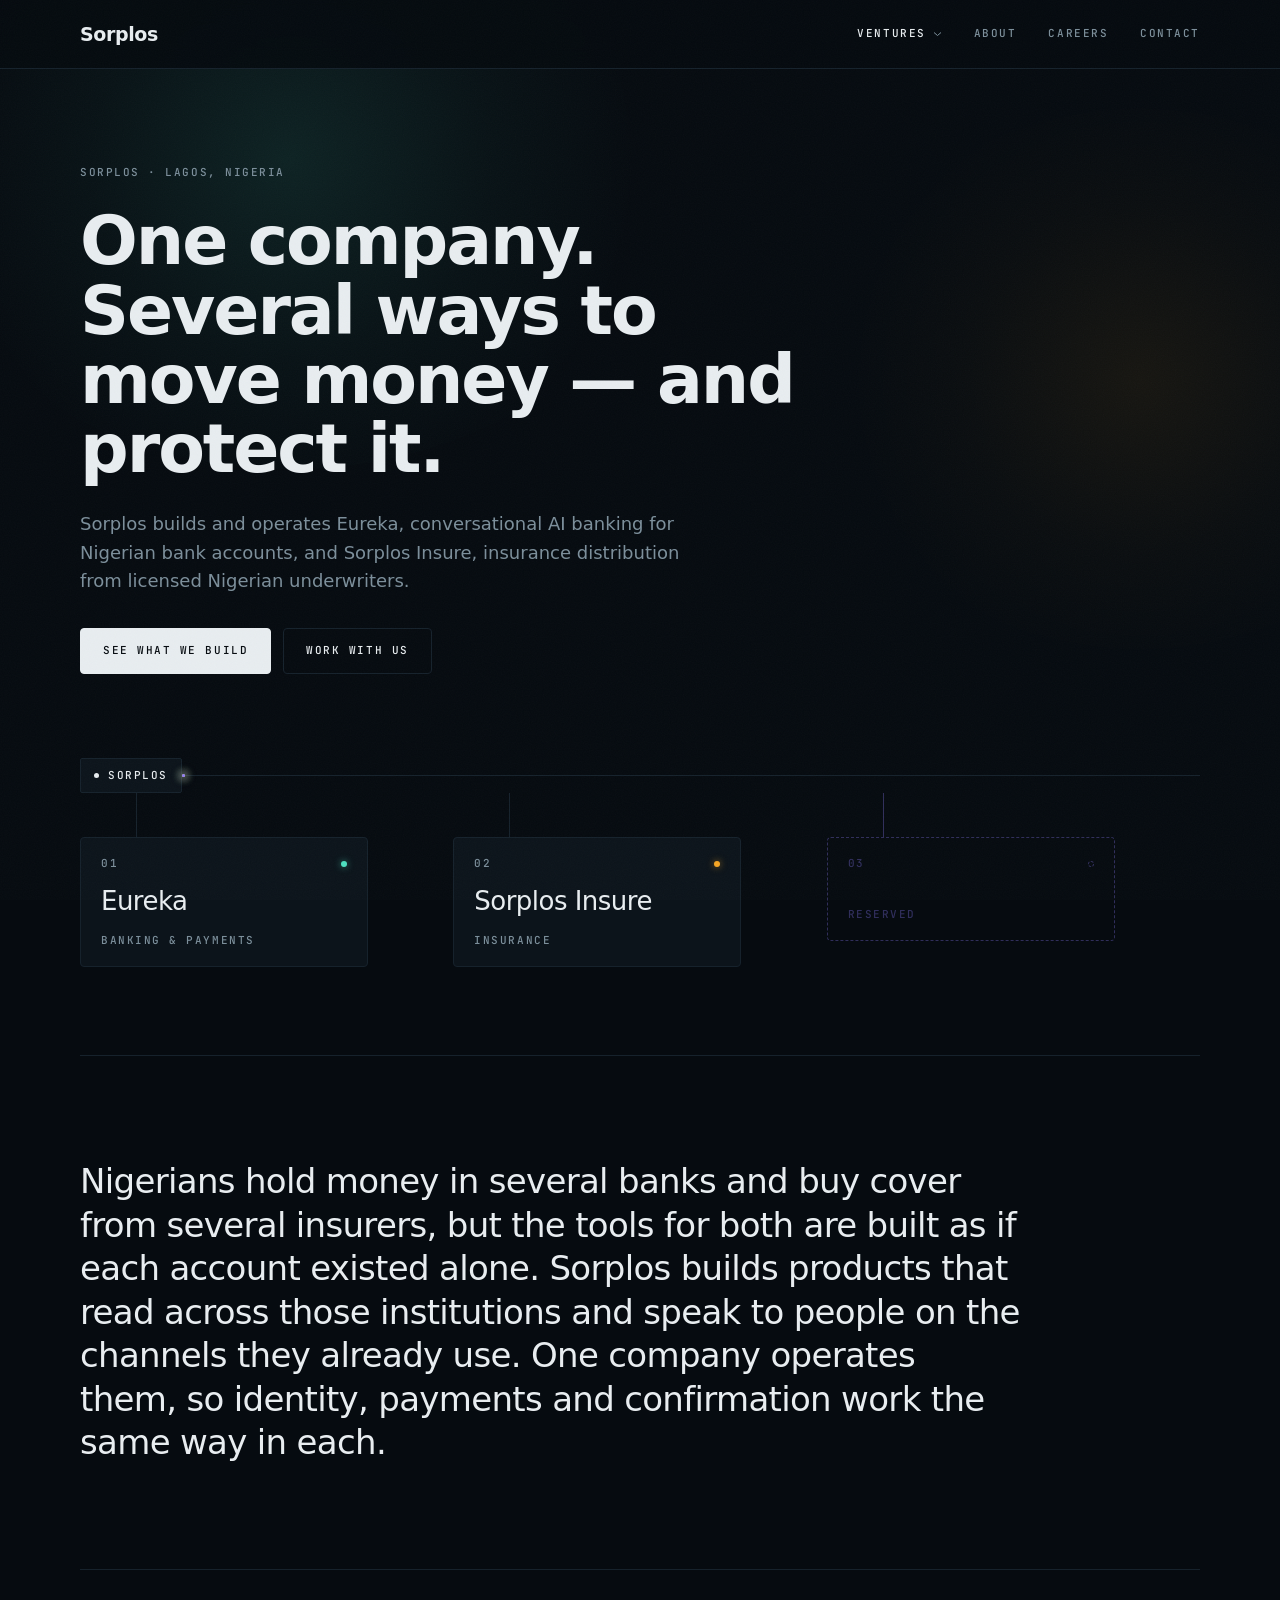
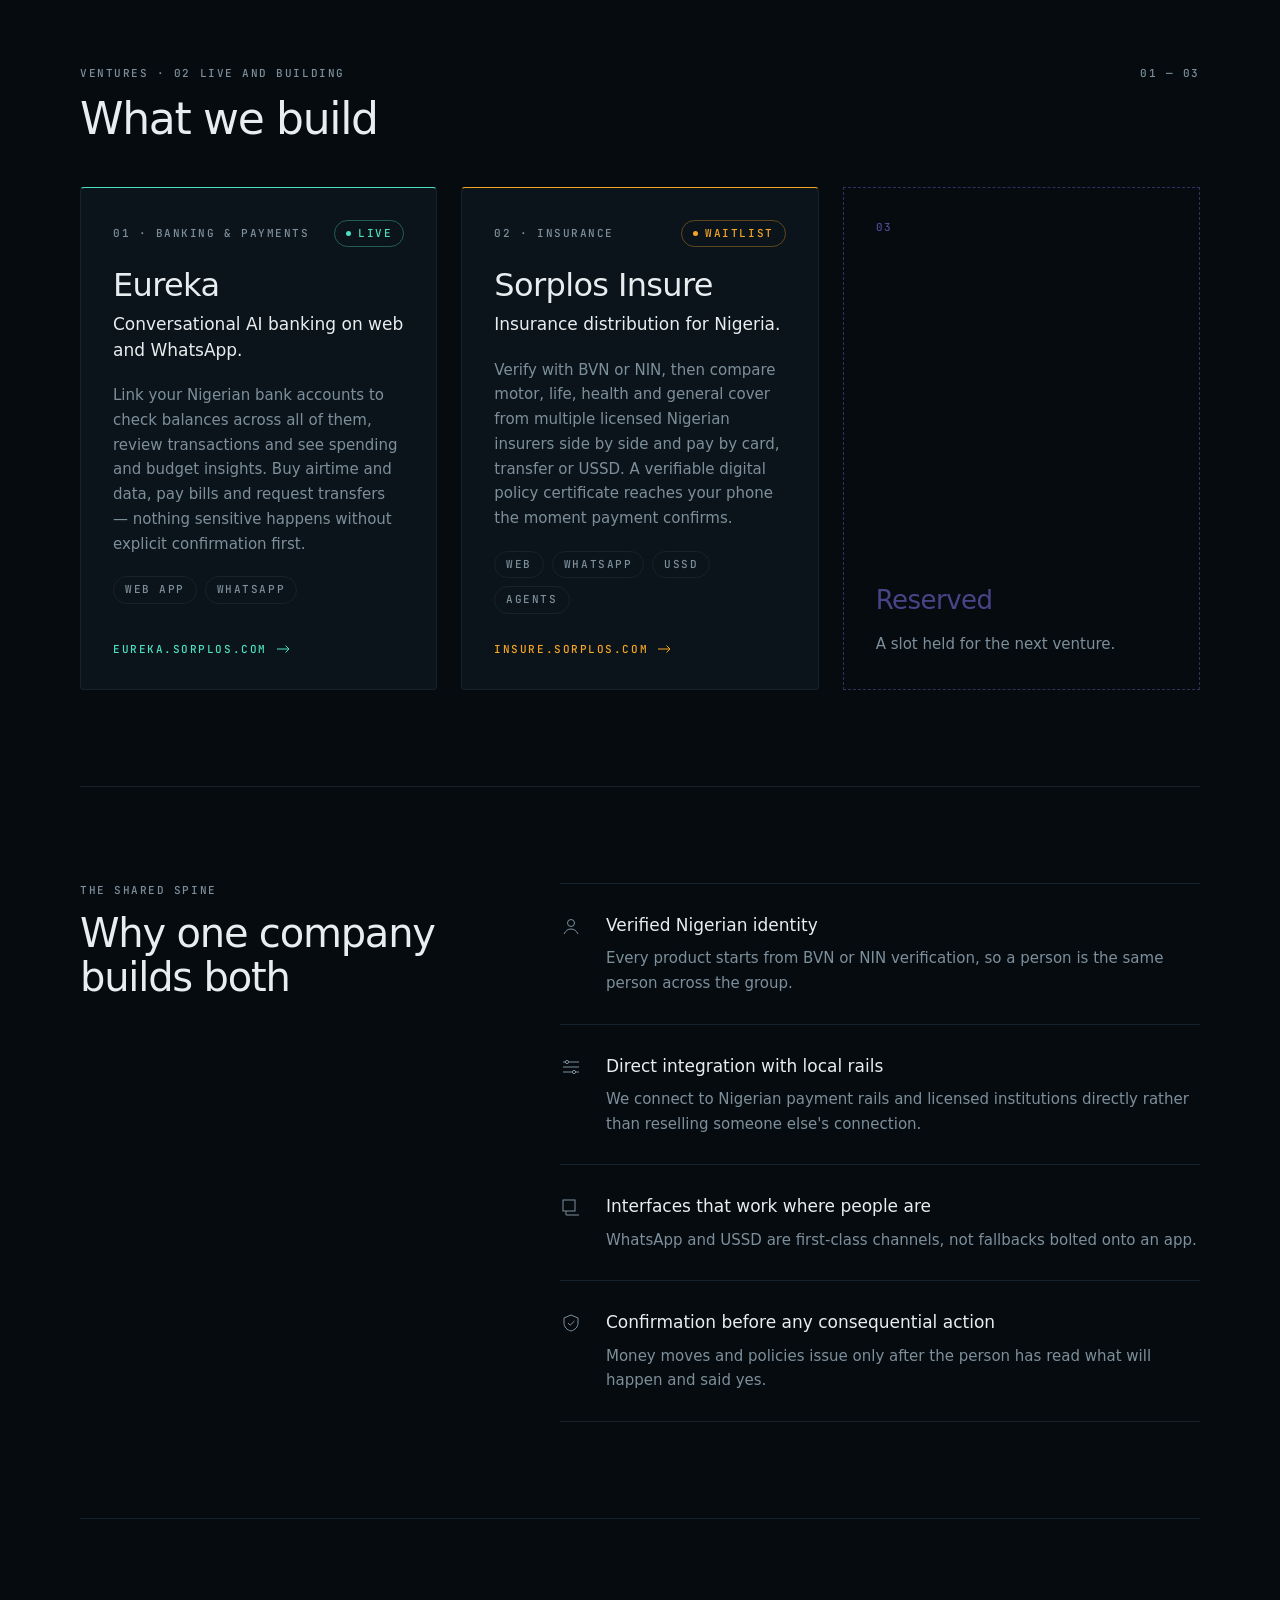
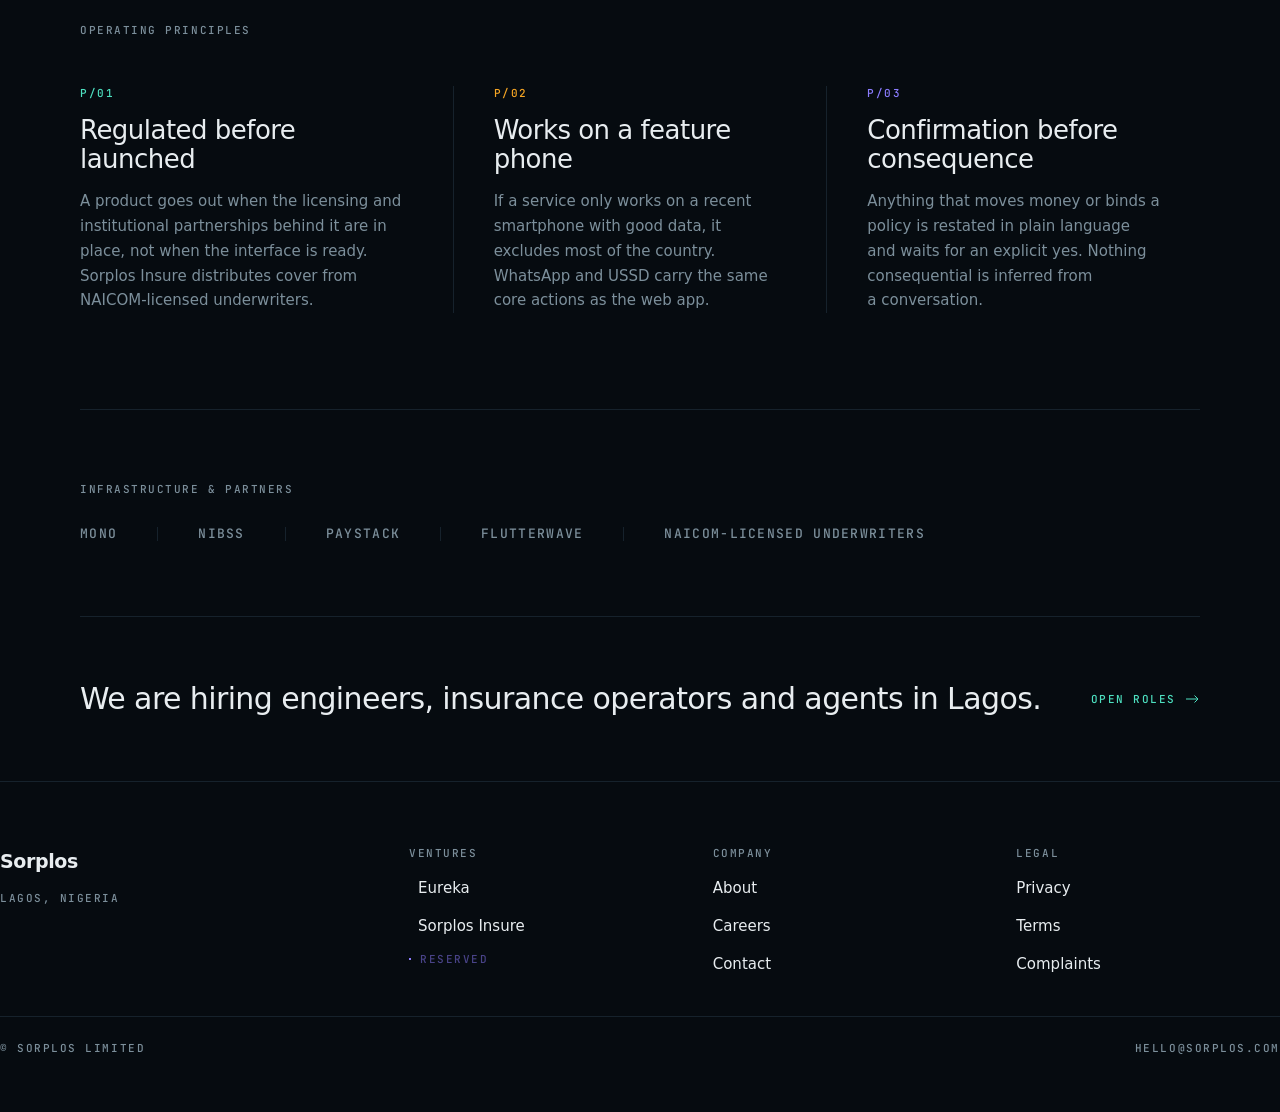
==== commit 5ab541a9: "Update footer copyright text to reflect company name change from "Sorplos Nigeria Limited" to "Sorpl" ====
--- a/index.html
+++ b/index.html
@@ -346,7 +346,7 @@
   <div class="shell footer__base">
     <div class="rule"></div>
     <div class="footer__legal">
-      <span class="mono">© Sorplos Nigeria Limited (RC 9598821)</span>
+      <span class="mono">© Sorplos Limited</span>
       <a class="mono" href="mailto:hello@sorplos.com">hello@sorplos.com</a>
     </div>
   </div>
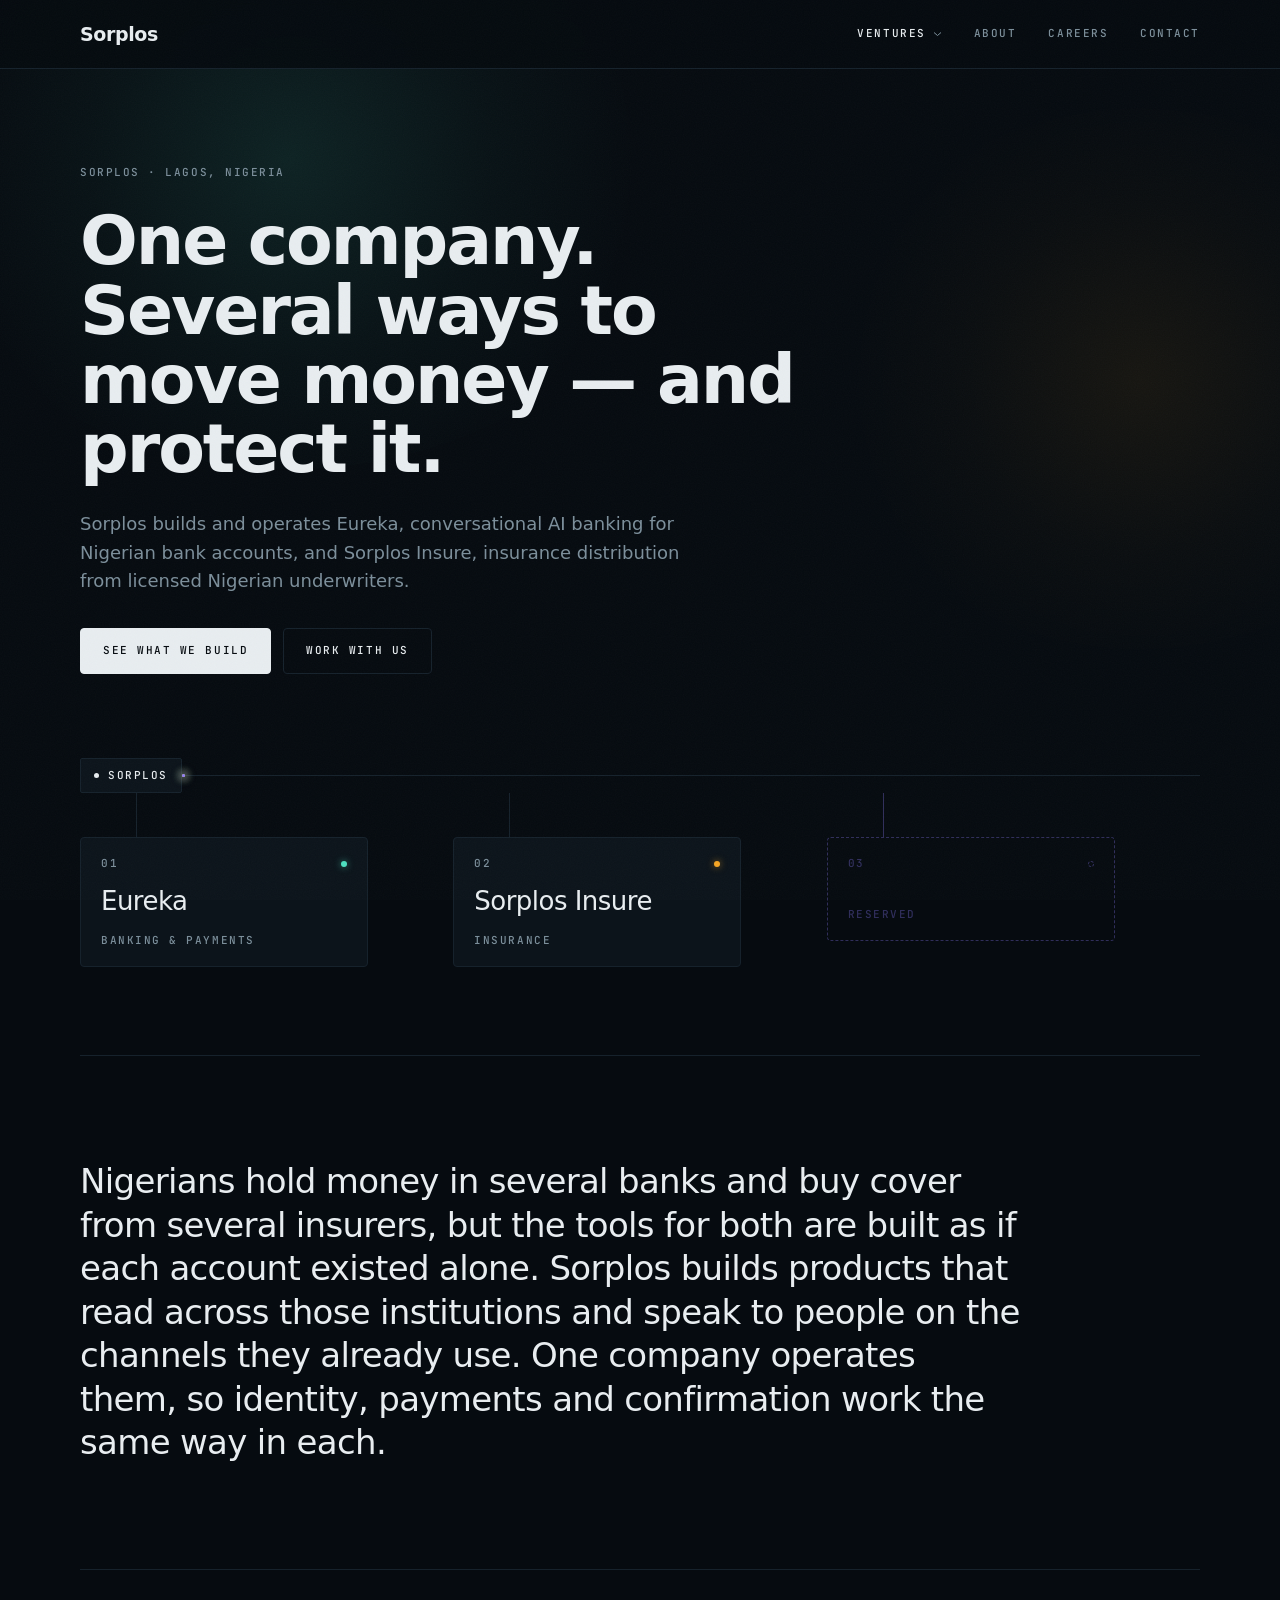
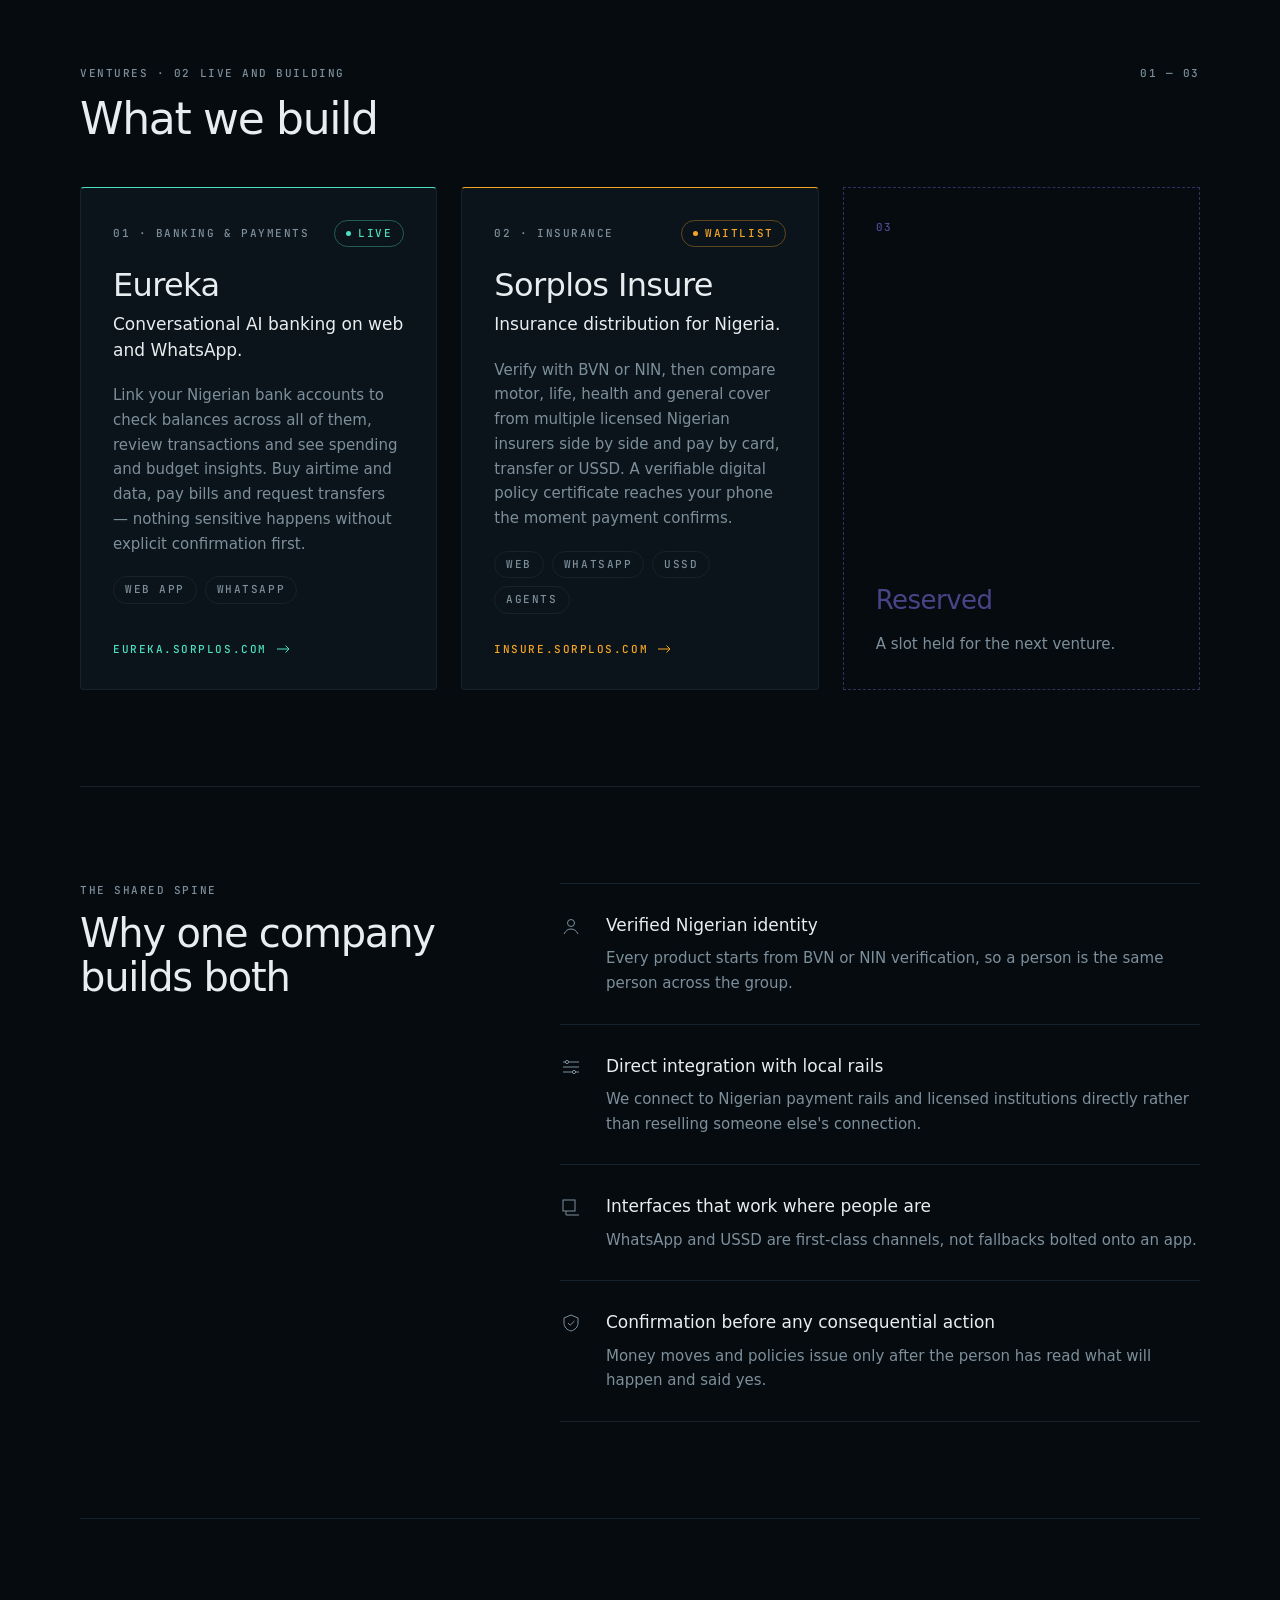
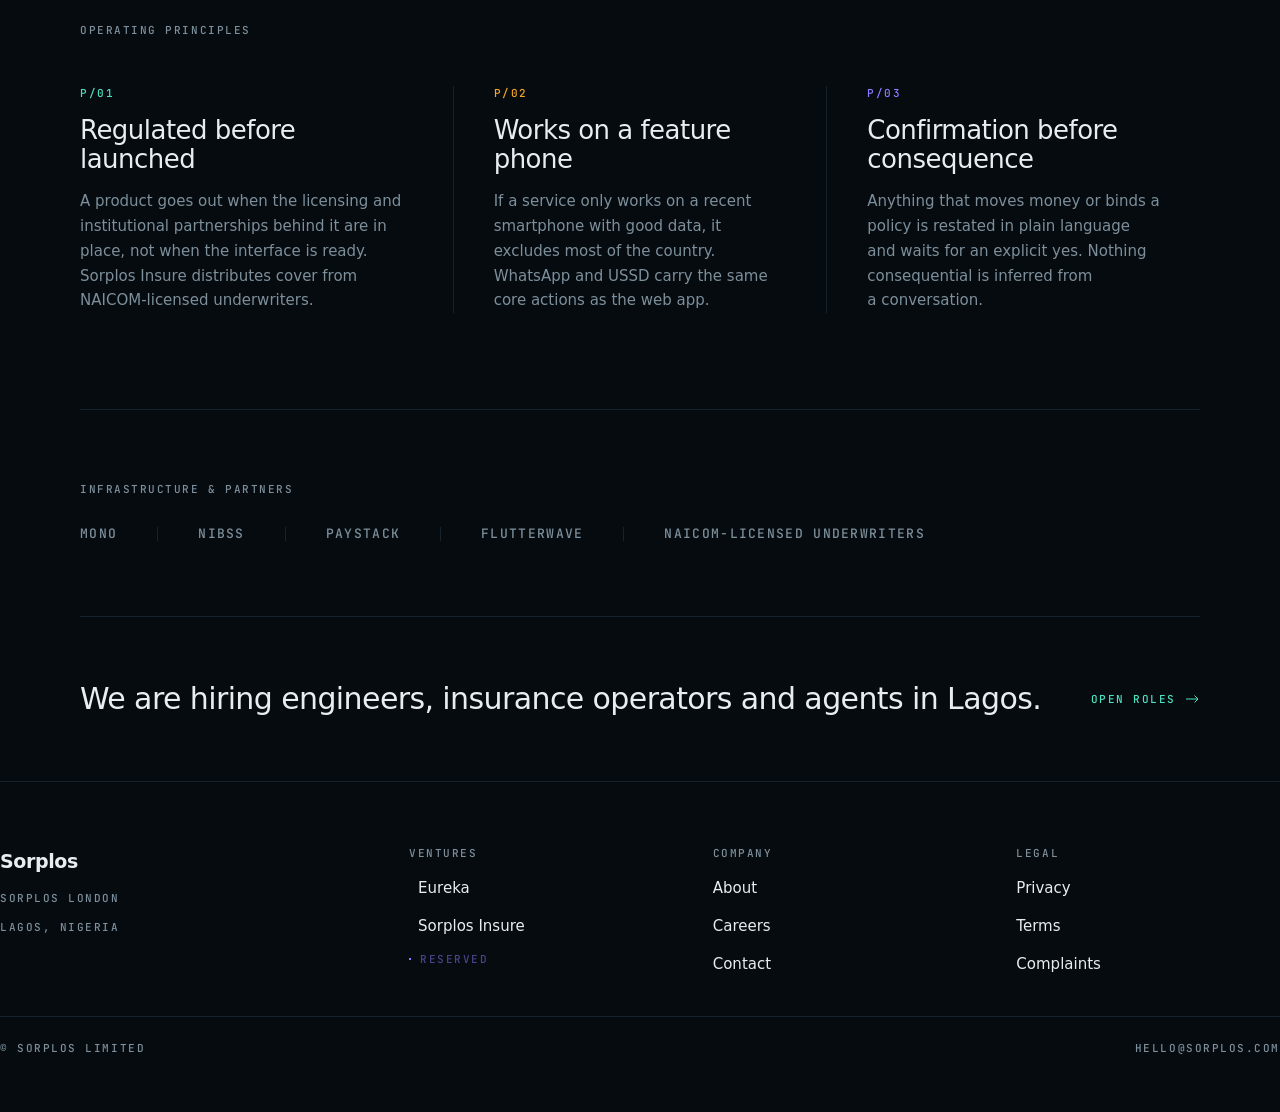
==== commit 44ed61c0: "Add "Sorplos London" to footer in index.html" ====
--- a/index.html
+++ b/index.html
@@ -318,6 +318,7 @@
   <div class="shell footer__grid">
     <div class="footer__col">
       <span class="wordmark">Sorplos</span>
+      <span class="mono eyebrow">Sorplos London</span>
       <span class="mono eyebrow">Lagos, Nigeria</span>
     </div>
 
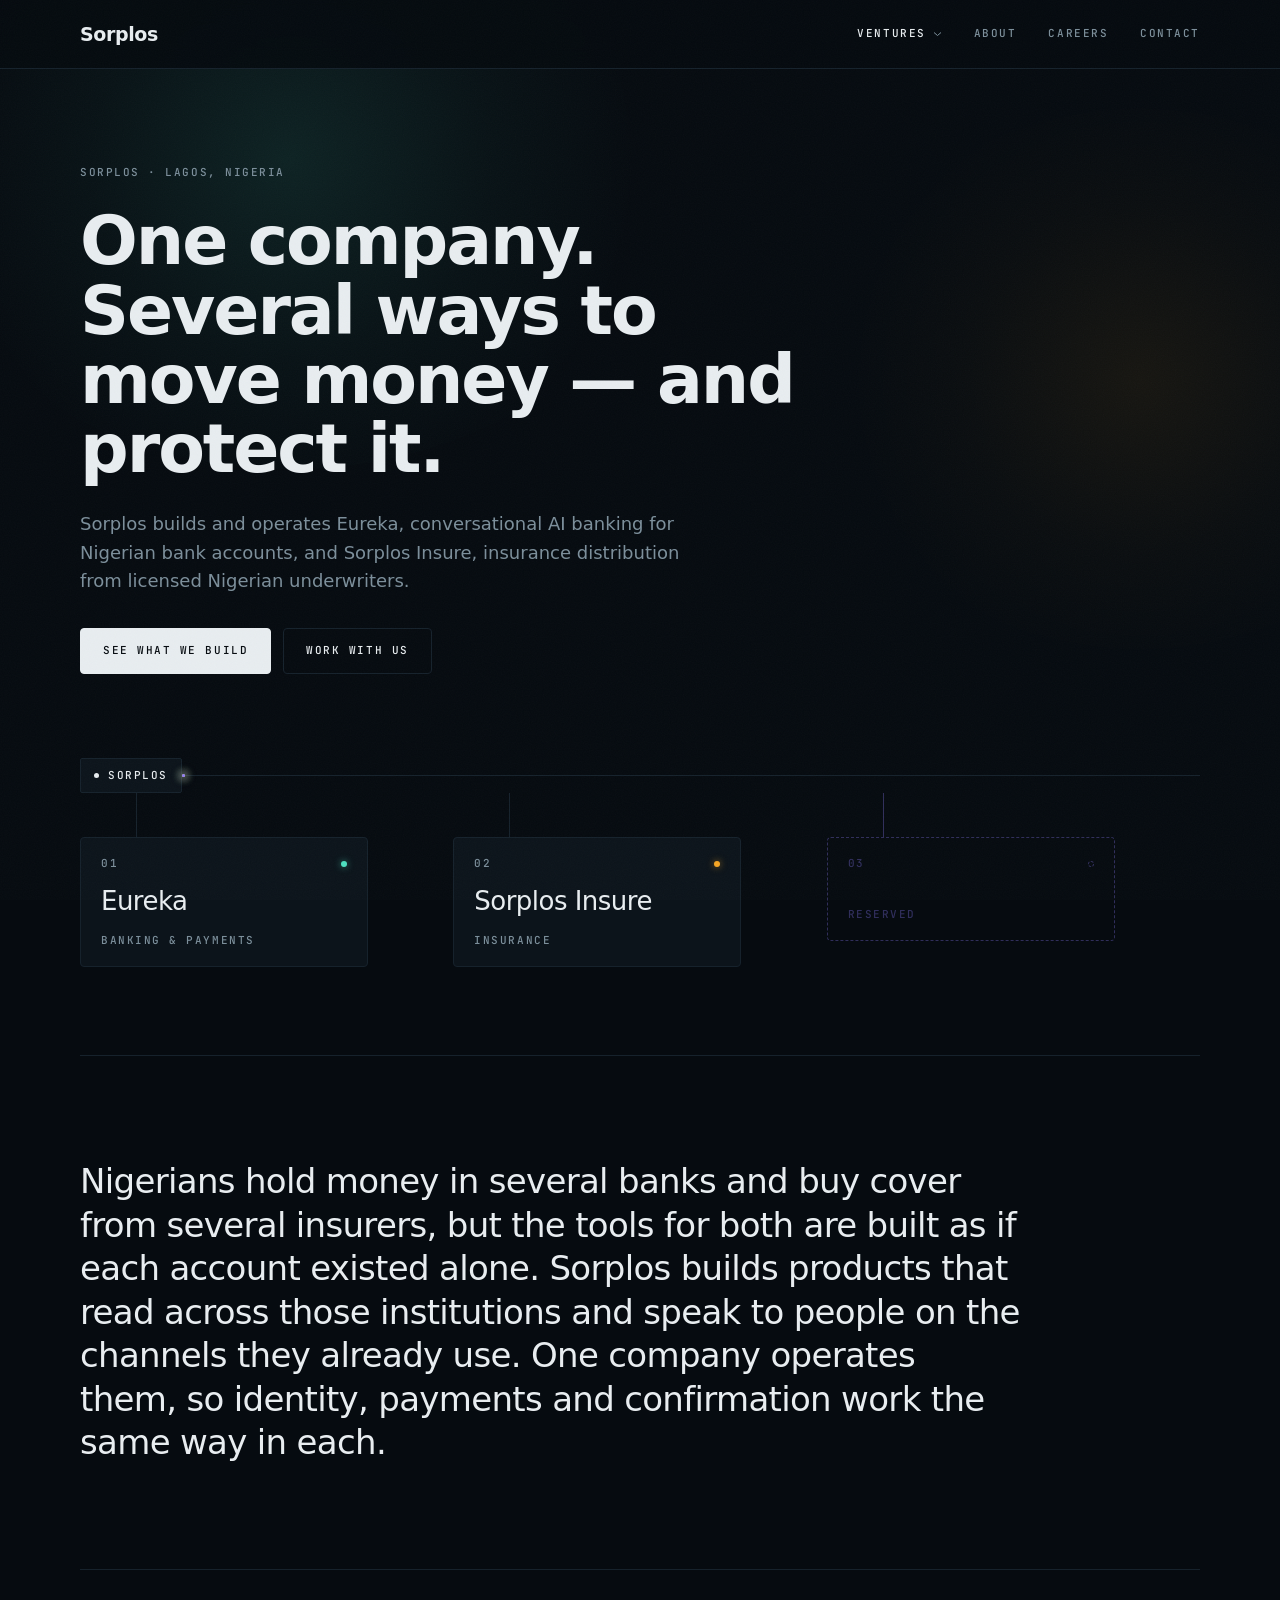
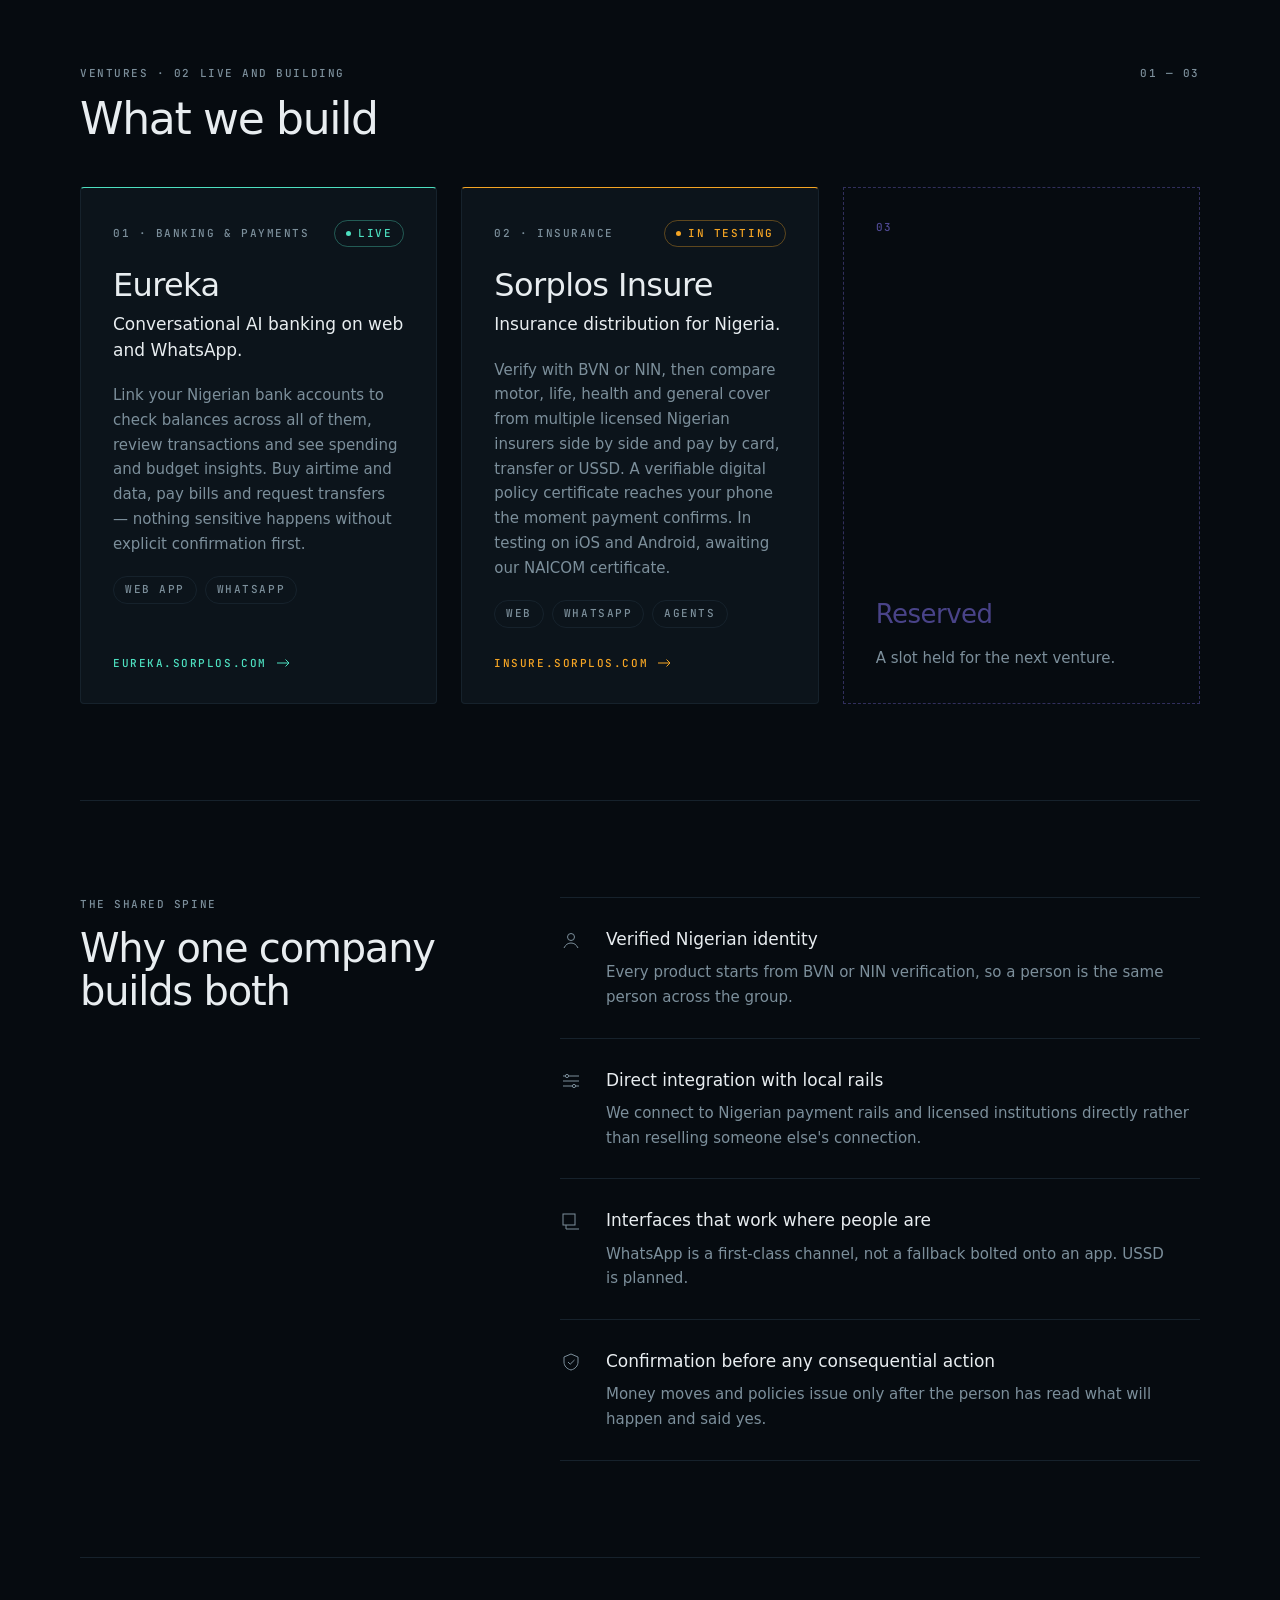
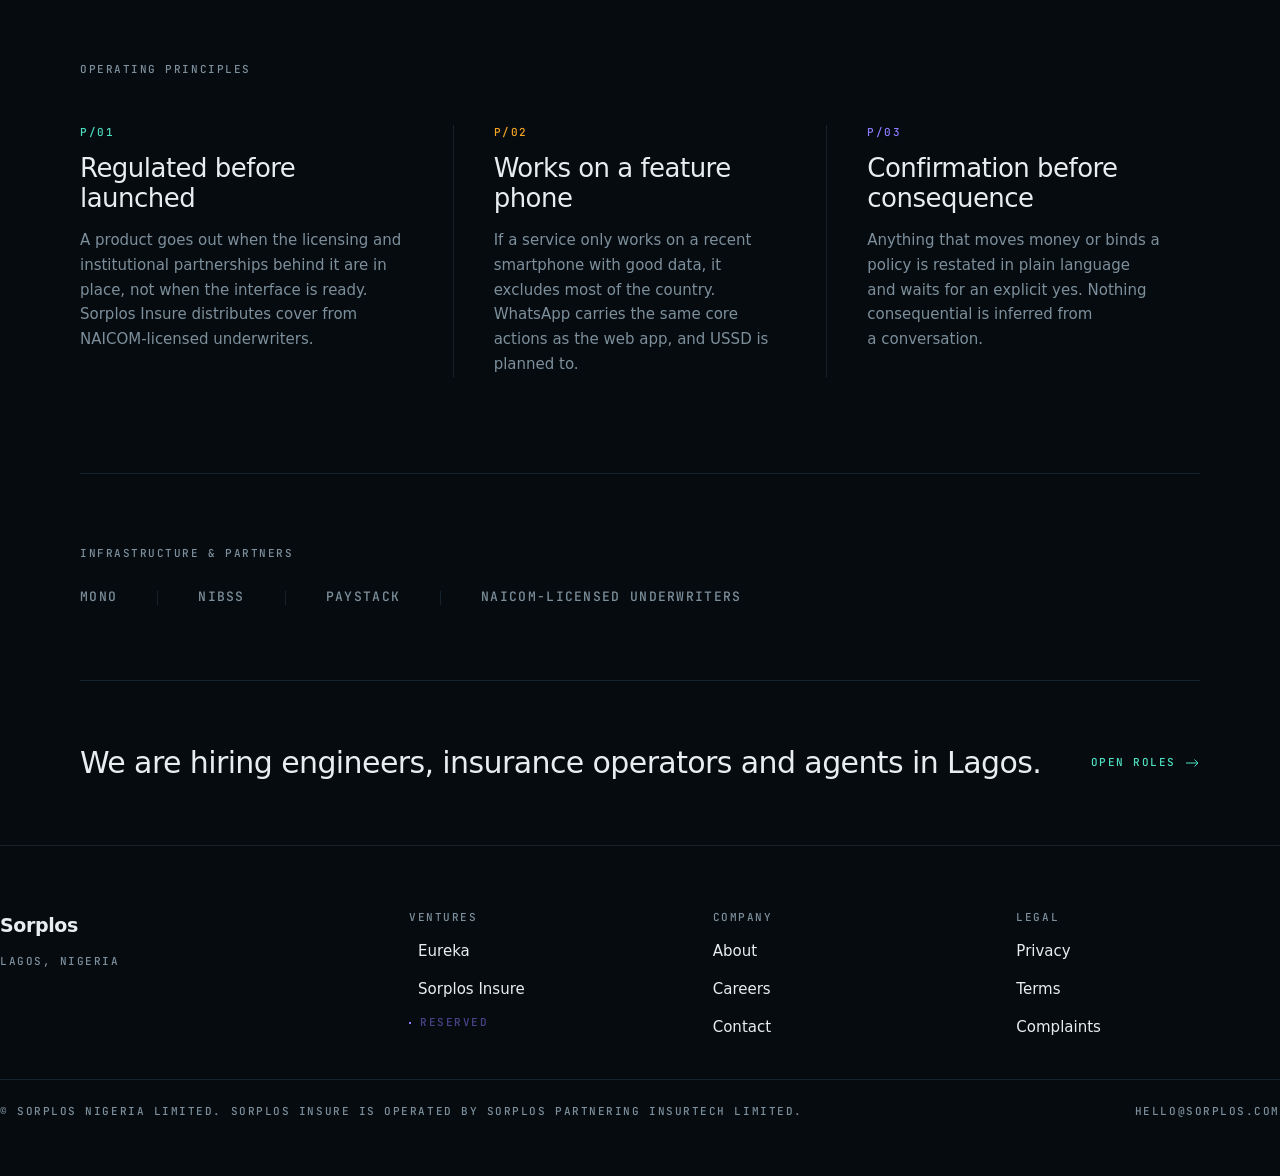
==== commit 857ca27b: "Correct the company facts on the site Sorplos Nigeria Limited as the parent and Sorplos Partnering I" ====
--- a/index.html
+++ b/index.html
@@ -39,7 +39,7 @@
           </a>
           <a class="nav__item" href="#insure">
             <span class="dot dot--insure"></span>Sorplos Insure
-            <span class="nav__status mono">Soon</span>
+            <span class="nav__status mono">Testing</span>
           </a>
           <div class="nav__item nav__item--reserved mono">
             <span class="dot dot--reserved"></span>Reserved
@@ -66,7 +66,7 @@
       </a>
       <a class="mobile-nav__link" href="#insure">
         <span class="dot dot--insure"></span>Sorplos Insure
-        <span class="mobile-nav__status mono">Soon</span>
+        <span class="mobile-nav__status mono">Testing</span>
       </a>
       <a class="mobile-nav__link mono" href="#spine">About</a>
       <a class="mobile-nav__link mono" href="#careers">Careers</a>
@@ -189,17 +189,16 @@
         <a class="venture venture--insure" id="insure" href="https://insure.sorplos.com">
           <div class="venture__head">
             <span class="venture__index mono">02 · Insurance</span>
-            <span class="pill pill--waitlist mono"><span class="pill__dot"></span>Waitlist</span>
+            <span class="pill pill--waitlist mono"><span class="pill__dot"></span>In testing</span>
           </div>
           <div>
             <h3 class="h3 h3--lg">Sorplos Insure</h3>
             <p class="venture__summary">Insurance distribution for Nigeria.</p>
           </div>
-          <p class="body">Verify with BVN or NIN, then compare motor, life, health and general cover from multiple licensed Nigerian insurers side by side and pay by card, transfer or USSD. A verifiable digital policy certificate reaches your phone the moment payment confirms.</p>
+          <p class="body">Verify with BVN or NIN, then compare motor, life, health and general cover from multiple licensed Nigerian insurers side by side and pay by card, transfer or USSD. A verifiable digital policy certificate reaches your phone the moment payment confirms. In testing on iOS and Android, awaiting our NAICOM certificate.</p>
           <div class="tags">
             <span class="pill mono">Web</span>
             <span class="pill mono">WhatsApp</span>
-            <span class="pill mono">USSD</span>
             <span class="pill mono">Agents</span>
           </div>
           <span class="venture__go mono">insure.sorplos.com
@@ -245,7 +244,7 @@
           <svg width="22" height="22" viewBox="0 0 22 22" fill="none" aria-hidden="true"><rect x="3" y="4" width="12" height="11" stroke="#7C8F9B" stroke-width="1"/><path d="M6 19h13M6 15v4" stroke="#7C8F9B" stroke-width="1"/></svg>
           <div class="trait__text">
             <span class="trait__title">Interfaces that work where people are</span>
-            <p class="body trait__body">WhatsApp and USSD are first-class channels, not fallbacks bolted onto an app.</p>
+            <p class="body trait__body">WhatsApp is a first-class channel, not a fallback bolted onto an app. USSD is planned.</p>
           </div>
         </div>
 
@@ -273,7 +272,7 @@
         <div class="principle">
           <span class="mono principle__index--02">P/02</span>
           <h3 class="h3">Works on a feature phone</h3>
-          <p class="body">If a service only works on a recent smartphone with good data, it excludes most of the country. WhatsApp and USSD carry the same core actions as the web app.</p>
+          <p class="body">If a service only works on a recent smartphone with good data, it excludes most of the country. WhatsApp carries the same core actions as the web app, and USSD is planned to.</p>
         </div>
         <div class="principle">
           <span class="mono principle__index--03">P/03</span>
@@ -295,8 +294,6 @@
         <span class="partners__divider"></span>
         <span class="partners__name">Paystack</span>
         <span class="partners__divider"></span>
-        <span class="partners__name">Flutterwave</span>
-        <span class="partners__divider"></span>
         <span class="partners__name">NAICOM-licensed underwriters</span>
       </div>
     </section>
@@ -318,7 +315,6 @@
   <div class="shell footer__grid">
     <div class="footer__col">
       <span class="wordmark">Sorplos</span>
-      <span class="mono eyebrow">Sorplos London</span>
       <span class="mono eyebrow">Lagos, Nigeria</span>
     </div>
 
@@ -347,7 +343,7 @@
   <div class="shell footer__base">
     <div class="rule"></div>
     <div class="footer__legal">
-      <span class="mono">© Sorplos Limited</span>
+      <span class="mono">© Sorplos Nigeria Limited. Sorplos Insure is operated by Sorplos Partnering Insurtech Limited.</span>
       <a class="mono" href="mailto:hello@sorplos.com">hello@sorplos.com</a>
     </div>
   </div>
